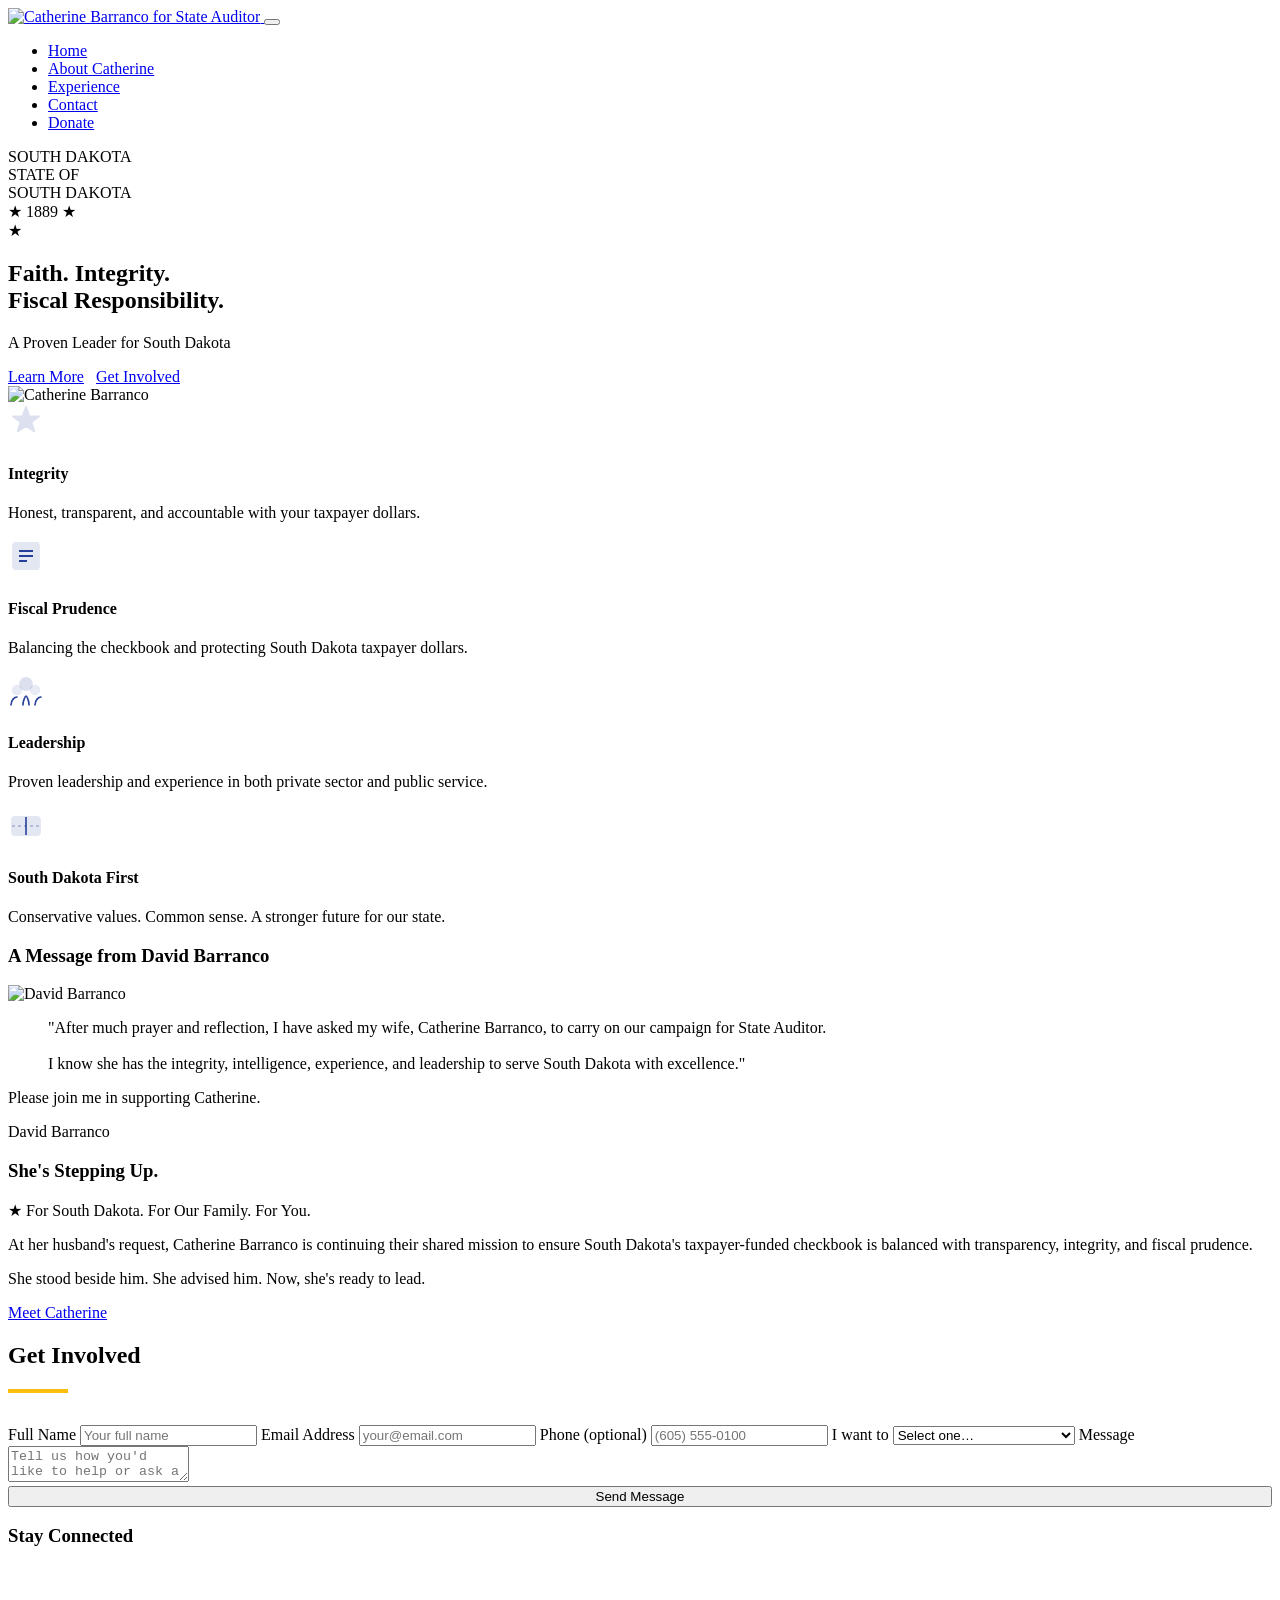
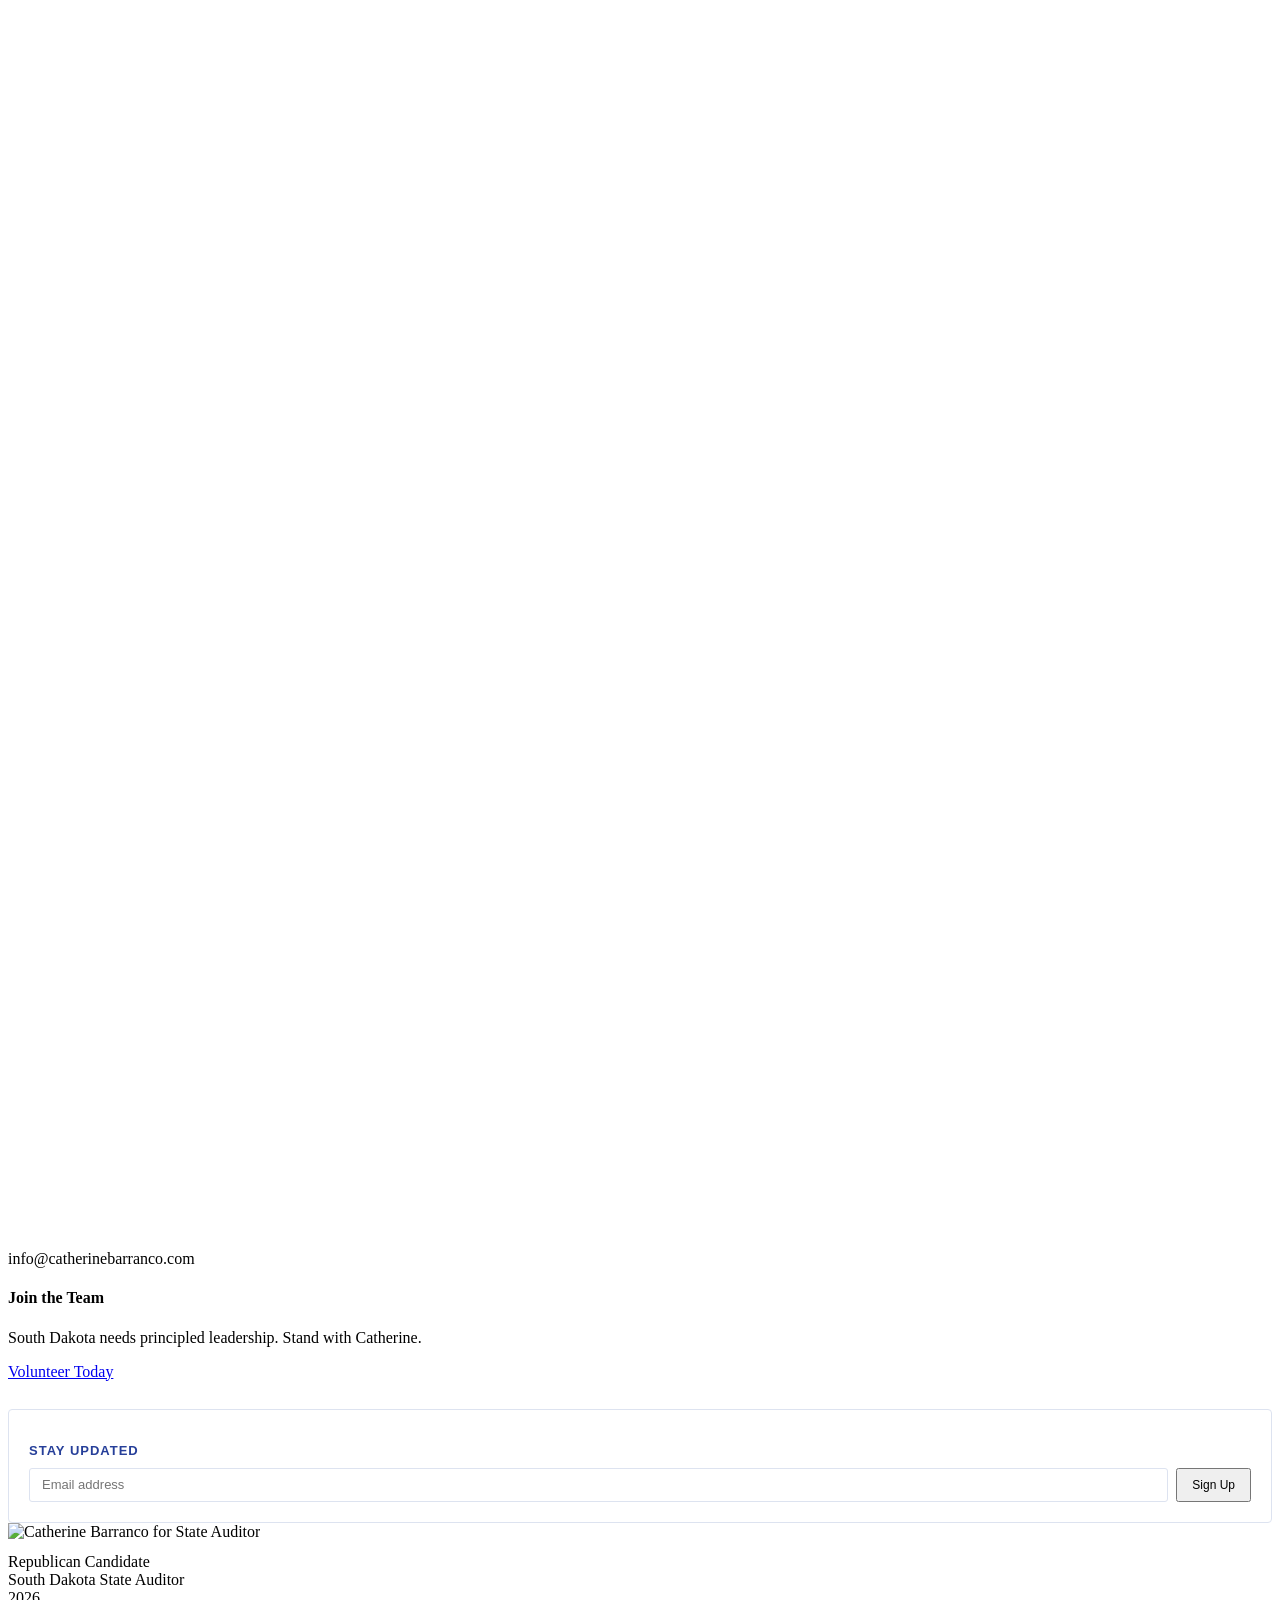
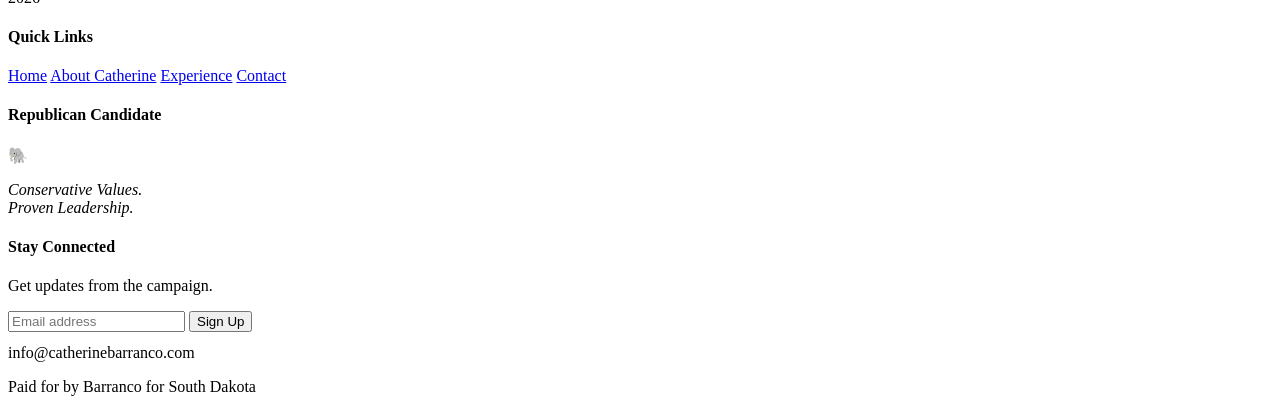
==== index.html @ 3a9e4e9b "Create index.html Original Index file for test site" ====
<!DOCTYPE html>
<html lang="en">
<head>
  <meta charset="UTF-8" />
  <meta name="viewport" content="width=device-width, initial-scale=1.0" />
  <meta name="description" content="Catherine Barranco for South Dakota State Auditor — Republican Candidate 2026. Transparency, Integrity, and Fiscal Prudence." />
  <title>Catherine Barranco | South Dakota State Auditor</title>
  <link rel="stylesheet" href="assets/styles.css" />
</head>
<body>

<!-- ═══════════════════════════════════════
     NAVIGATION
════════════════════════════════════════ -->
<nav id="navbar" role="navigation" aria-label="Main navigation">
  <div class="nav-inner">
    <a href="index.html" class="nav-logo" aria-label="Catherine Barranco home">
      <img src="assets/logo-blue.png" alt="Catherine Barranco for State Auditor" />
    </a>
    <button class="nav-toggle" aria-label="Toggle menu" aria-expanded="false" onclick="toggleNav(this)">
      <span></span><span></span><span></span>
    </button>
    <ul class="nav-links" id="nav-links" role="list">
      <li><a href="index.html">Home</a></li>
      <li><a href="about.html">About Catherine</a></li>
      <li><a href="about.html#experience">Experience</a></li>
      <li><a href="#contact">Contact</a></li>
      <li><a href="#contact" class="nav-donate">Donate</a></li>
    </ul>
  </div>
</nav>

<!-- ═══════════════════════════════════════
     HERO
════════════════════════════════════════ -->
<section id="hero" aria-label="Campaign hero">
  <div class="hero-flag" aria-hidden="true"></div>
  <div class="hero-sd-text" aria-hidden="true">SOUTH DAKOTA</div>

  <div class="hero-seal" aria-hidden="true">
    <div class="hero-seal-inner">
      <div class="hero-seal-text">STATE OF<br>SOUTH DAKOTA<br>★ 1889 ★</div>
    </div>
  </div>

  <div class="hero-content">
    <span class="hero-star" aria-hidden="true">★</span>
    <h1>Faith. Integrity.<br>Fiscal Responsibility.</h1>
    <p class="hero-sub">A Proven Leader for South Dakota</p>
    <a href="about.html" class="btn btn-gold">Learn More</a>
    &nbsp;
    <a href="#contact" class="btn btn-outline">Get Involved</a>
  </div>

  <div class="hero-photo" aria-hidden="true">
    <img src="assets/catherine-headshot.jpg" alt="Catherine Barranco" />
  </div>
</section>

<!-- ═══════════════════════════════════════
     ICON ROW
════════════════════════════════════════ -->
<section id="icon-row" aria-label="Campaign priorities">
  <div class="icon-grid">

    <div class="icon-cell">
      <svg width="36" height="36" viewBox="0 0 36 36" fill="none" aria-hidden="true">
        <path d="M18 3l3.5 9.5H31l-7.5 5.5 2.8 9.5L18 22l-8.3 5.5 2.8-9.5L5 12.5h9.5z" fill="#263F99" opacity="0.15" stroke="#263F99" stroke-width="1.8" stroke-linejoin="round"/>
      </svg>
      <div>
        <h4>Integrity</h4>
        <p>Honest, transparent, and accountable with your taxpayer dollars.</p>
      </div>
    </div>

    <div class="icon-cell">
      <svg width="36" height="36" viewBox="0 0 36 36" fill="none" aria-hidden="true">
        <rect x="5" y="5" width="26" height="26" rx="3" fill="#263F99" opacity="0.12" stroke="#263F99" stroke-width="1.8"/>
        <line x1="11" y1="13" x2="25" y2="13" stroke="#263F99" stroke-width="2"/>
        <line x1="11" y1="18" x2="25" y2="18" stroke="#263F99" stroke-width="2"/>
        <line x1="11" y1="23" x2="19" y2="23" stroke="#263F99" stroke-width="2"/>
      </svg>
      <div>
        <h4>Fiscal Prudence</h4>
        <p>Balancing the checkbook and protecting South Dakota taxpayer dollars.</p>
      </div>
    </div>

    <div class="icon-cell">
      <svg width="36" height="36" viewBox="0 0 36 36" fill="none" aria-hidden="true">
        <circle cx="18" cy="11" r="6" fill="#263F99" opacity="0.15" stroke="#263F99" stroke-width="1.8"/>
        <circle cx="9" cy="17" r="4.5" fill="#263F99" opacity="0.1" stroke="#263F99" stroke-width="1.4"/>
        <circle cx="27" cy="17" r="4.5" fill="#263F99" opacity="0.1" stroke="#263F99" stroke-width="1.4"/>
        <path d="M3 32c0-5 3.5-8 6-8m6 8c0-5 2.5-9 3-9s3 4 3 9m6 0c0-5 3.5-8 6-8" stroke="#263F99" stroke-width="1.6" stroke-linecap="round"/>
      </svg>
      <div>
        <h4>Leadership</h4>
        <p>Proven leadership and experience in both private sector and public service.</p>
      </div>
    </div>

    <div class="icon-cell">
      <svg width="36" height="36" viewBox="0 0 36 36" fill="none" aria-hidden="true">
        <rect x="4" y="10" width="28" height="18" rx="3" fill="#263F99" opacity="0.12" stroke="#263F99" stroke-width="1.8"/>
        <line x1="18" y1="10" x2="18" y2="28" stroke="#263F99" stroke-width="1.6"/>
        <path d="M4 19h28" stroke="#263F99" stroke-width="1" stroke-dasharray="3 3" opacity="0.5"/>
      </svg>
      <div>
        <h4>South Dakota First</h4>
        <p>Conservative values. Common sense. A stronger future for our state.</p>
      </div>
    </div>

  </div>
</section>

<!-- ═══════════════════════════════════════
     TWO PANEL — DAVID + STEPPING UP
════════════════════════════════════════ -->
<section id="two-panel" aria-label="Message from David and Catherine's commitment">

  <div class="panel panel-david">
    <h3>A Message from David Barranco</h3>
    <div class="panel-david-inner">
      <div class="david-photo">
        <img src="assets/david-photo.jpg" alt="David Barranco" />
      </div>
      <div>
        <blockquote>
          "After much prayer and reflection, I have asked my wife, Catherine Barranco, to carry on our campaign for State Auditor.<br><br>
          I know she has the integrity, intelligence, experience, and leadership to serve South Dakota with excellence."
        </blockquote>
        <p class="join">Please join me in supporting Catherine.</p>
        <div class="signature">David Barranco</div>
      </div>
    </div>
  </div>

  <div class="panel panel-stepping">
    <h3>She's Stepping Up.</h3>
    <div class="gold-tagline">
      <span aria-hidden="true">★</span>
      For South Dakota. For Our Family. For You.
    </div>
    <p>
      At her husband's request, Catherine Barranco is continuing their shared mission
      to ensure South Dakota's taxpayer-funded checkbook is balanced with transparency,
      integrity, and fiscal prudence.
    </p>
    <p class="italic-line">
      She stood beside him. She advised him. Now, she's ready to lead.
    </p>
    <a href="about.html" class="btn btn-navy">Meet Catherine</a>
  </div>

</section>

<!-- ═══════════════════════════════════════
     CONTACT
════════════════════════════════════════ -->
<section id="contact" aria-label="Contact and get involved">
  <div class="container">
    <h2>Get Involved</h2>
    <div class="section-rule" style="width:60px;height:4px;background:#FDBE0F;margin-bottom:32px;margin-top:8px;"></div>

    <div class="contact-grid">

      <div class="contact-form">
        <form action="https://formspree.io/f/YOUR_FORM_ID" method="POST">
          <label for="name">Full Name</label>
          <input type="text" id="name" name="name" placeholder="Your full name" required />

          <label for="email">Email Address</label>
          <input type="email" id="email" name="email" placeholder="your@email.com" required />

          <label for="phone">Phone (optional)</label>
          <input type="tel" id="phone" name="phone" placeholder="(605) 555-0100" />

          <label for="interest">I want to</label>
          <select id="interest" name="interest">
            <option value="">Select one…</option>
            <option value="volunteer">Volunteer for the campaign</option>
            <option value="donate">Make a donation</option>
            <option value="sign">Put up a yard sign</option>
            <option value="message">Send a message</option>
          </select>

          <label for="message">Message</label>
          <textarea id="message" name="message" placeholder="Tell us how you'd like to help or ask a question…"></textarea>

          <button type="submit" class="btn btn-navy" style="width:100%;text-align:center;">Send Message</button>
          <input type="hidden" name="_replyto" value="info@catherinebarranco.com" />
          <input type="hidden" name="_subject" value="New message — CatherineBarranco.com" />
        </form>
      </div>

      <div class="contact-info">
        <h3>Stay Connected</h3>

        <div class="contact-info-item">
          <div class="contact-icon">
            <svg viewBox="0 0 24 24" fill="none" stroke="#fff" stroke-width="2" stroke-linecap="round" stroke-linejoin="round">
              <path d="M4 4h16c1.1 0 2 .9 2 2v12c0 1.1-.9 2-2 2H4c-1.1 0-2-.9-2-2V6c0-1.1.9-2 2-2z"/><polyline points="22,6 12,13 2,6"/>
            </svg>
          </div>
          <p>info@catherinebarranco.com</p>
        </div>

        <div class="volunteer-cta">
          <h4>Join the Team</h4>
          <p>South Dakota needs principled leadership. Stand with Catherine.</p>
          <a href="#contact" class="btn btn-gold">Volunteer Today</a>
        </div>

        <div style="margin-top:28px;padding:20px;background:#fff;border:1px solid #dde3f0;border-radius:4px;">
          <p style="font-family:'Oswald',sans-serif;font-size:13px;font-weight:600;letter-spacing:1px;color:#263F99;margin-bottom:10px;">STAY UPDATED</p>
          <form action="https://formspree.io/f/YOUR_FORM_ID" method="POST" style="display:flex;gap:8px;">
            <input type="email" name="email" placeholder="Email address" style="flex:1;padding:8px 12px;border:1px solid #dde3f0;border-radius:3px;font-size:13px;" required />
            <button type="submit" class="btn btn-navy" style="font-size:12px;padding:8px 14px;">Sign Up</button>
          </form>
        </div>
      </div>

    </div>
  </div>
</section>

<!-- ═══════════════════════════════════════
     FOOTER
════════════════════════════════════════ -->
<footer id="footer-bar">
  <div class="container">
    <div class="footer-grid">

      <div class="footer-col">
        <div class="footer-logo">
          <img src="assets/logo-white.png" alt="Catherine Barranco for State Auditor" />
        </div>
        <p style="margin-top:12px;">Republican Candidate<br>South Dakota State Auditor<br>2026</p>
      </div>

      <div class="footer-col">
        <h4>Quick Links</h4>
        <a href="index.html">Home</a>
        <a href="about.html">About Catherine</a>
        <a href="about.html#experience">Experience</a>
        <a href="#contact">Contact</a>
      </div>

      <div class="footer-col">
        <h4>Republican Candidate</h4>
        <span class="elephant-icon" aria-hidden="true">🐘</span>
        <p style="font-style:italic;">Conservative Values.<br>Proven Leadership.</p>
      </div>

      <div class="footer-col">
        <h4>Stay Connected</h4>
        <p>Get updates from the campaign.</p>
        <form action="https://formspree.io/f/YOUR_FORM_ID" method="POST">
          <div class="footer-email-form">
            <input type="email" name="email" placeholder="Email address" required />
            <button type="submit">Sign Up</button>
          </div>
        </form>
        <p style="margin-top:12px;">info@catherinebarranco.com</p>
      </div>

    </div>
  </div>
  <div class="footer-bottom">
    Paid for by Barranco for South Dakota
  </div>
</footer>

<script>
function toggleNav(btn) {
  const links = document.getElementById('nav-links');
  const open = links.classList.toggle('open');
  btn.setAttribute('aria-expanded', open);
}
</script>

</body>
</html>
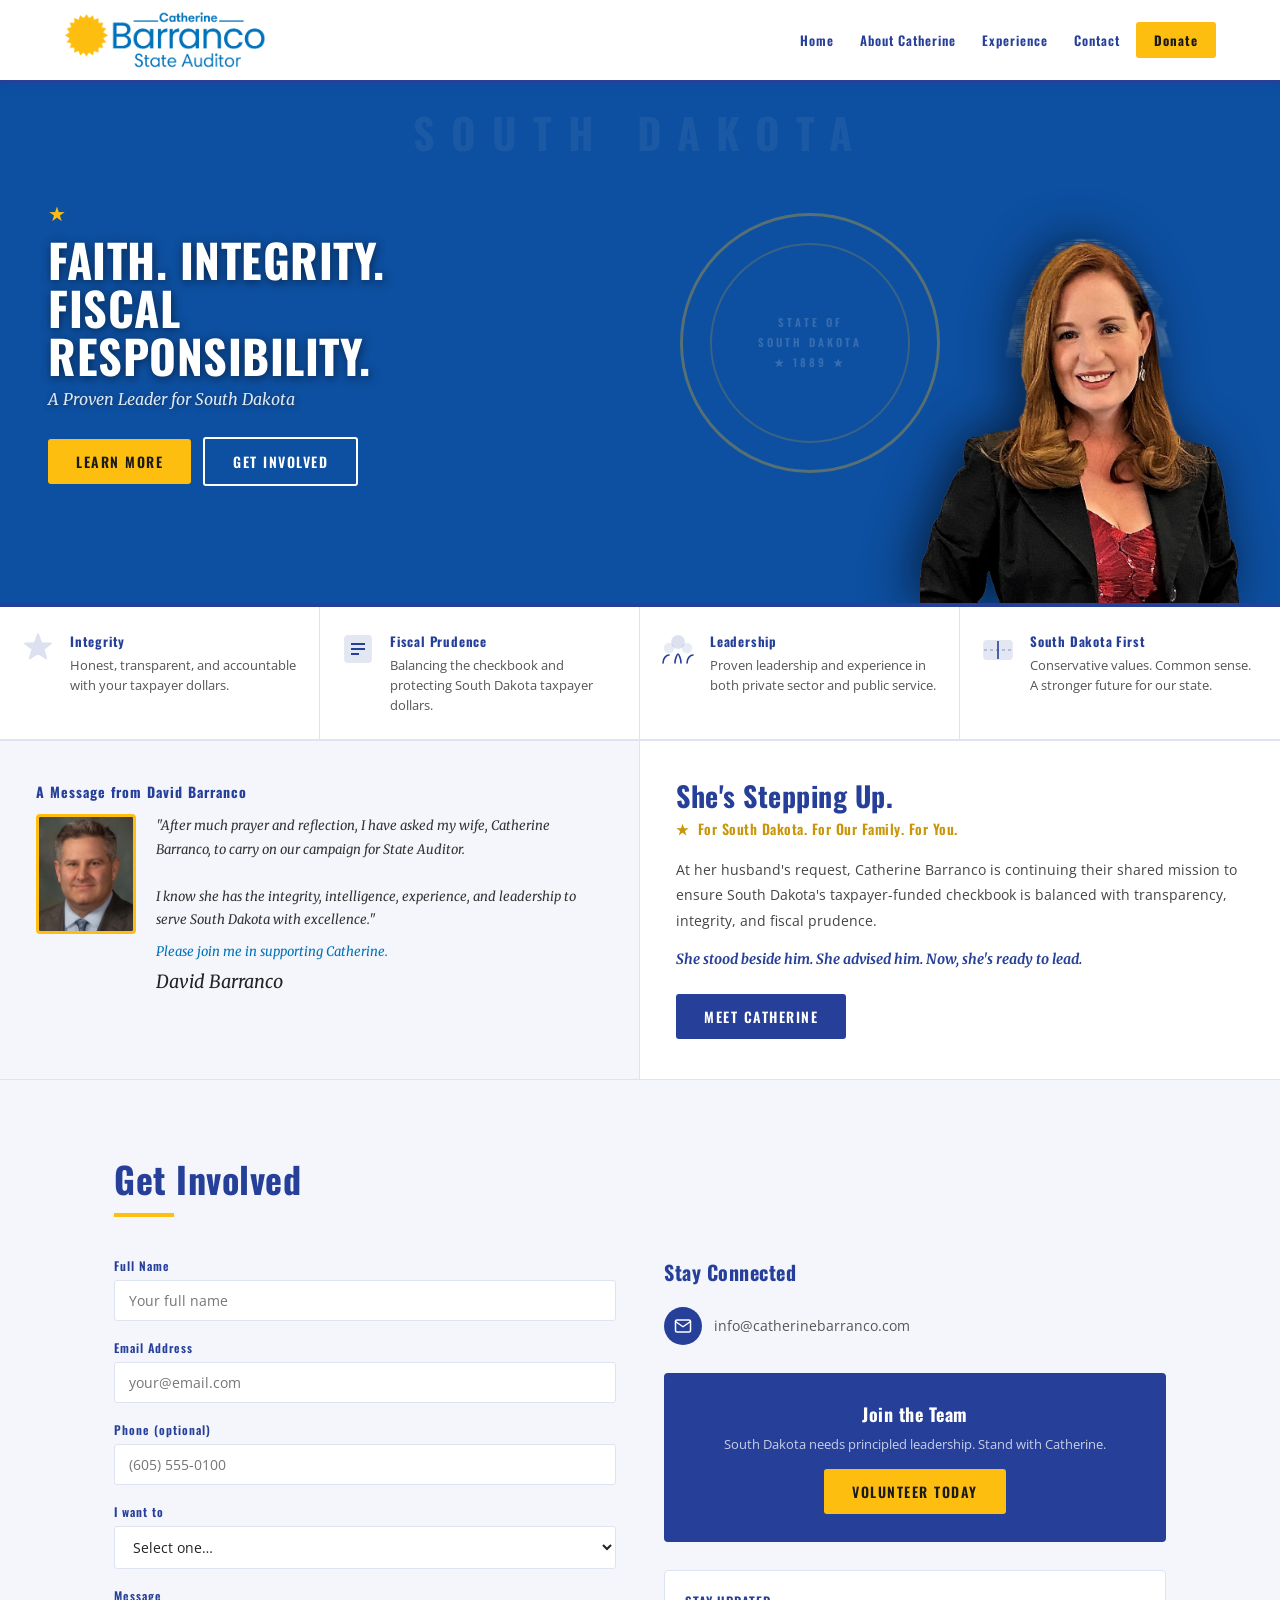
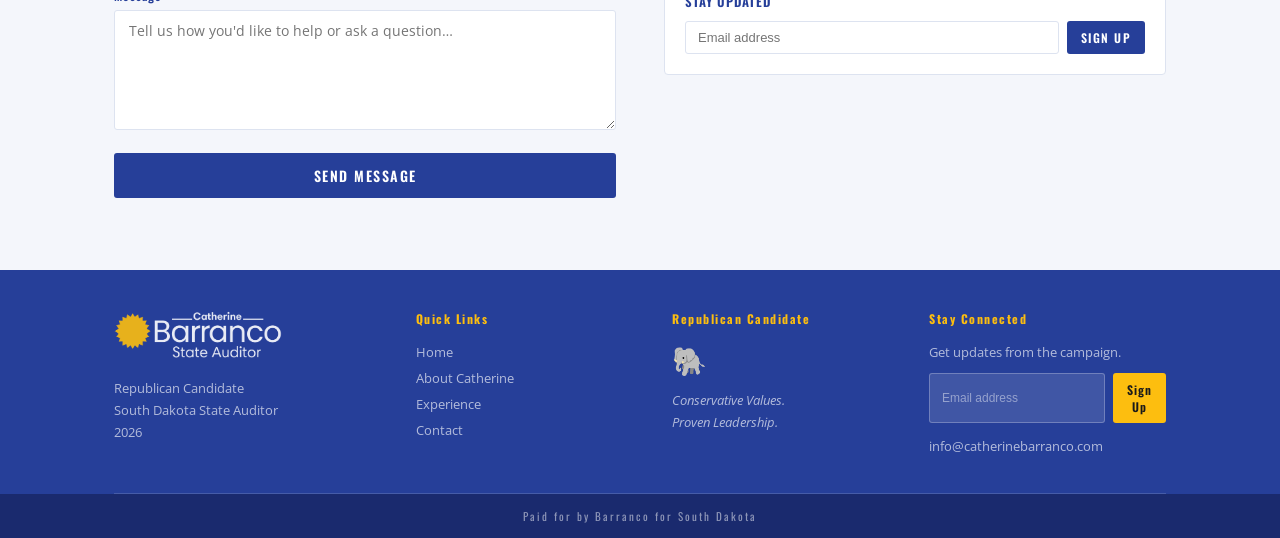
==== commit 1cb6e4a7: "Update index.html updated index file" ====
--- a/index.html
+++ b/index.html
@@ -53,7 +53,7 @@
   </div>
 
   <div class="hero-photo" aria-hidden="true">
-    <img src="assets/catherine-headshot.jpg" alt="Catherine Barranco" />
+    <img src="assets/catherine-headshot.png" alt="Catherine Barranco" />
   </div>
 </section>
 
--- a/assets/styles.css
+++ b/assets/styles.css
@@ -0,0 +1,725 @@
+/* =============================================
+   BARRANCO FOR SOUTH DAKOTA — CAMPAIGN SITE
+   Colors: #263F99 (navy) | #0072BB (blue) | #FDBE0F (gold)
+   ============================================= */
+
+@import url('https://fonts.googleapis.com/css2?family=Oswald:wght@400;600;700&family=Merriweather:ital,wght@0,400;0,700;1,400&family=Open+Sans:wght@400;600;700&display=swap');
+
+*, *::before, *::after { box-sizing: border-box; margin: 0; padding: 0; }
+
+:root {
+  --navy:  #263F99;
+  --blue:  #0072BB;
+  --gold:  #FDBE0F;
+  --gold-dark: #c9960a;
+  --white: #ffffff;
+  --light: #f4f6fb;
+  --dark:  #1a1a2e;
+  --gray:  #555;
+  --border: #dde3f0;
+}
+
+html { scroll-behavior: smooth; }
+
+body {
+  font-family: 'Open Sans', sans-serif;
+  font-size: 16px;
+  color: #222;
+  background: #fff;
+}
+
+h1, h2, h3, h4, h5 {
+  font-family: 'Oswald', sans-serif;
+  font-weight: 700;
+  letter-spacing: 0.5px;
+}
+
+/* ── UTILITY ─────────────────────────────── */
+.container { max-width: 1100px; margin: 0 auto; padding: 0 24px; }
+.sr-only { position: absolute; width: 1px; height: 1px; overflow: hidden; clip: rect(0,0,0,0); }
+.gold { color: var(--gold-dark); }
+.navy { color: var(--navy); }
+.text-center { text-align: center; }
+
+/* ── NAV ─────────────────────────────────── */
+#navbar {
+  position: sticky;
+  top: 0;
+  z-index: 1000;
+  background: #fff;
+  border-bottom: 3px solid var(--navy);
+  box-shadow: 0 2px 12px rgba(38,63,153,0.10);
+}
+
+.nav-inner {
+  display: flex;
+  align-items: center;
+  justify-content: space-between;
+  padding: 10px 24px;
+  max-width: 1200px;
+  margin: 0 auto;
+}
+
+.nav-logo img { height: 60px; width: auto; display: block; }
+
+.nav-links {
+  display: flex;
+  align-items: center;
+  gap: 6px;
+  list-style: none;
+}
+
+.nav-links a {
+  font-family: 'Oswald', sans-serif;
+  font-size: 13px;
+  font-weight: 600;
+  letter-spacing: 1px;
+  color: var(--navy);
+  text-decoration: none;
+  padding: 6px 10px;
+  border-bottom: 2px solid transparent;
+  transition: border-color 0.2s, color 0.2s;
+}
+
+.nav-links a:hover { color: var(--blue); border-bottom-color: var(--gold); }
+
+.nav-donate {
+  background: var(--gold) !important;
+  color: #1a1a1a !important;
+  padding: 8px 18px !important;
+  border-radius: 3px;
+  border-bottom: none !important;
+  font-weight: 700 !important;
+  transition: background 0.2s !important;
+}
+.nav-donate:hover { background: var(--gold-dark) !important; }
+
+.nav-toggle { display: none; background: none; border: none; cursor: pointer; padding: 4px; }
+.nav-toggle span { display: block; width: 24px; height: 2px; background: var(--navy); margin: 5px 0; transition: 0.3s; }
+
+/* ── HERO ─────────────────────────────────── */
+#hero {
+  position: relative;
+  min-height: 520px;
+  overflow: hidden;
+  display: flex;
+  align-items: center;
+  background: #0d4fa0;
+}
+
+.hero-flag {
+  position: absolute;
+  inset: 0;
+  background-image: url('sd-flag.png');
+  background-size: cover;
+  background-position: center 30%;
+  background-repeat: no-repeat;
+  filter: brightness(0.75) saturate(0.9);
+}
+
+.hero-seal {
+  position: absolute;
+  right: 340px;
+  top: 50%;
+  transform: translateY(-50%);
+  width: 260px;
+  height: 260px;
+  border-radius: 50%;
+  border: 3px solid rgba(253,190,15,0.30);
+  display: flex;
+  align-items: center;
+  justify-content: center;
+}
+
+.hero-seal-inner {
+  width: 200px;
+  height: 200px;
+  border-radius: 50%;
+  border: 2px solid rgba(253,190,15,0.18);
+  display: flex;
+  align-items: center;
+  justify-content: center;
+  flex-direction: column;
+  gap: 4px;
+}
+
+.hero-seal-text {
+  font-family: 'Oswald', sans-serif;
+  font-size: 11px;
+  font-weight: 600;
+  letter-spacing: 3px;
+  color: rgba(255,255,255,0.18);
+  text-align: center;
+  line-height: 1.8;
+}
+
+.hero-sd-text {
+  position: absolute;
+  top: 18px;
+  left: 50%;
+  transform: translateX(-50%);
+  font-family: 'Oswald', sans-serif;
+  font-size: 42px;
+  font-weight: 700;
+  letter-spacing: 16px;
+  color: rgba(255,255,255,0.06);
+  white-space: nowrap;
+  pointer-events: none;
+}
+
+.hero-photo {
+  position: absolute;
+  right: 40px;
+  bottom: 0;
+  height: 105%;
+  max-height: 550px;
+  width: 320px;
+  display: flex;
+  align-items: flex-end;
+  justify-content: center;
+}
+
+.hero-photo img {
+  width: 100%;
+  height: 100%;
+  object-fit: contain;
+  object-position: bottom center;
+  display: block;
+  filter: drop-shadow(-8px 0 24px rgba(0,0,0,0.6));
+}
+
+.hero-content {
+  position: relative;
+  z-index: 2;
+  color: #fff;
+  max-width: 500px;
+  padding: 48px 24px 48px 48px;
+  animation: fadeUp 0.8s ease both;
+}
+
+@keyframes fadeUp {
+  from { opacity: 0; transform: translateY(24px); }
+  to   { opacity: 1; transform: translateY(0); }
+}
+
+.hero-content h1 {
+  font-size: clamp(28px, 4vw, 46px);
+  line-height: 1.05;
+  text-transform: uppercase;
+  text-shadow: 1px 2px 10px rgba(0,0,0,0.5);
+  margin-bottom: 10px;
+}
+
+.hero-star { color: var(--gold); font-size: 20px; margin-bottom: 8px; display: block; }
+
+.hero-sub {
+  font-family: 'Merriweather', serif;
+  font-style: italic;
+  font-size: 16px;
+  color: rgba(255,255,255,0.88);
+  margin-bottom: 28px;
+  text-shadow: 1px 1px 6px rgba(0,0,0,0.4);
+}
+
+.btn {
+  display: inline-block;
+  font-family: 'Oswald', sans-serif;
+  font-weight: 600;
+  letter-spacing: 1.5px;
+  text-transform: uppercase;
+  text-decoration: none;
+  padding: 12px 28px;
+  border-radius: 3px;
+  font-size: 14px;
+  transition: all 0.2s;
+  cursor: pointer;
+  border: none;
+}
+
+.btn-gold { background: var(--gold); color: #1a1a1a; }
+.btn-gold:hover { background: var(--gold-dark); }
+.btn-navy { background: var(--navy); color: #fff; }
+.btn-navy:hover { background: #1a2f80; }
+.btn-outline { background: transparent; color: #fff; border: 2px solid #fff; }
+.btn-outline:hover { background: rgba(255,255,255,0.12); }
+
+/* ── ICON ROW ────────────────────────────── */
+#icon-row {
+  background: #fff;
+  border-top: 4px solid var(--navy);
+  border-bottom: 1px solid var(--border);
+}
+
+.icon-grid {
+  display: grid;
+  grid-template-columns: repeat(4, 1fr);
+  divide: 1px solid var(--border);
+}
+
+.icon-cell {
+  display: flex;
+  align-items: flex-start;
+  gap: 14px;
+  padding: 24px 20px;
+  border-right: 1px solid var(--border);
+  transition: background 0.2s;
+}
+
+.icon-cell:last-child { border-right: none; }
+.icon-cell:hover { background: var(--light); }
+
+.icon-cell svg { flex-shrink: 0; }
+
+.icon-cell h4 {
+  font-size: 13px;
+  letter-spacing: 0.8px;
+  color: var(--navy);
+  margin-bottom: 4px;
+}
+
+.icon-cell p {
+  font-size: 13px;
+  color: var(--gray);
+  line-height: 1.55;
+}
+
+/* ── TWO PANEL ───────────────────────────── */
+#two-panel {
+  display: grid;
+  grid-template-columns: 1fr 1fr;
+  border-top: 1px solid var(--border);
+}
+
+.panel {
+  padding: 40px 36px;
+}
+
+.panel-david {
+  background: var(--light);
+  border-right: 1px solid var(--border);
+}
+
+.panel-david-inner {
+  display: flex;
+  gap: 20px;
+  align-items: flex-start;
+}
+
+.david-photo {
+  width: 100px;
+  height: 120px;
+  border-radius: 4px;
+  overflow: hidden;
+  flex-shrink: 0;
+  border: 3px solid var(--gold);
+}
+
+.david-photo img {
+  width: 100%;
+  height: 100%;
+  object-fit: cover;
+  object-position: center top;
+}
+
+.panel-david h3 {
+  font-size: 14px;
+  color: var(--navy);
+  letter-spacing: 1px;
+  margin-bottom: 12px;
+}
+
+.panel-david blockquote {
+  font-family: 'Merriweather', serif;
+  font-style: italic;
+  font-size: 13px;
+  line-height: 1.8;
+  color: #333;
+  margin-bottom: 12px;
+}
+
+.panel-david .join {
+  font-family: 'Merriweather', serif;
+  font-style: italic;
+  font-size: 13px;
+  color: var(--blue);
+  margin-bottom: 10px;
+}
+
+.signature {
+  font-family: 'Merriweather', serif;
+  font-style: italic;
+  font-size: 18px;
+  color: #222;
+}
+
+.panel-stepping h3 {
+  font-family: 'Oswald', sans-serif;
+  font-size: 28px;
+  font-weight: 700;
+  color: var(--navy);
+  line-height: 1.1;
+  margin-bottom: 6px;
+}
+
+.gold-tagline {
+  font-family: 'Oswald', sans-serif;
+  font-size: 14px;
+  font-weight: 600;
+  color: var(--gold-dark);
+  letter-spacing: 0.5px;
+  margin-bottom: 18px;
+  display: flex;
+  align-items: center;
+  gap: 8px;
+}
+
+.panel-stepping p {
+  font-size: 14px;
+  line-height: 1.8;
+  color: #444;
+  margin-bottom: 14px;
+}
+
+.panel-stepping .italic-line {
+  font-family: 'Merriweather', serif;
+  font-style: italic;
+  font-size: 14px;
+  font-weight: 700;
+  color: var(--navy);
+  margin-bottom: 22px;
+}
+
+/* ── ABOUT SECTION ───────────────────────── */
+#about {
+  background: #fff;
+  padding: 72px 0;
+  border-top: 1px solid var(--border);
+}
+
+.about-grid {
+  display: grid;
+  grid-template-columns: 1fr 380px;
+  gap: 56px;
+  align-items: start;
+}
+
+.about-text h2 {
+  font-size: 36px;
+  color: var(--navy);
+  margin-bottom: 6px;
+}
+
+.about-text .section-rule {
+  width: 60px;
+  height: 4px;
+  background: var(--gold);
+  margin-bottom: 24px;
+}
+
+.about-text p {
+  font-family: 'Merriweather', serif;
+  font-size: 14px;
+  line-height: 1.9;
+  color: #333;
+  margin-bottom: 16px;
+}
+
+.about-quote {
+  background: var(--navy);
+  color: #fff;
+  padding: 24px 28px;
+  border-radius: 4px;
+  margin: 28px 0;
+  position: relative;
+}
+
+.about-quote::before {
+  content: '\201C';
+  font-family: 'Merriweather', serif;
+  font-size: 72px;
+  color: var(--gold);
+  position: absolute;
+  top: -10px;
+  left: 16px;
+  line-height: 1;
+}
+
+.about-quote p {
+  font-family: 'Merriweather', serif;
+  font-style: italic;
+  font-size: 15px;
+  line-height: 1.75;
+  color: rgba(255,255,255,0.92);
+  padding-left: 20px;
+  margin: 0;
+}
+
+.about-quote cite {
+  display: block;
+  font-family: 'Open Sans', sans-serif;
+  font-style: normal;
+  font-size: 12px;
+  font-weight: 600;
+  letter-spacing: 1px;
+  color: var(--gold);
+  margin-top: 12px;
+  padding-left: 20px;
+}
+
+.credentials-card {
+  background: var(--light);
+  border: 1px solid var(--border);
+  border-top: 4px solid var(--navy);
+  border-radius: 4px;
+  padding: 28px 24px;
+}
+
+.credentials-card h3 {
+  font-size: 14px;
+  letter-spacing: 1.5px;
+  color: var(--navy);
+  margin-bottom: 20px;
+}
+
+.cred-item {
+  display: flex;
+  gap: 12px;
+  align-items: flex-start;
+  padding: 14px 0;
+  border-bottom: 1px solid var(--border);
+}
+
+.cred-item:last-child { border-bottom: none; }
+
+.cred-dot {
+  width: 8px;
+  height: 8px;
+  border-radius: 50%;
+  background: var(--gold);
+  flex-shrink: 0;
+  margin-top: 5px;
+}
+
+.cred-item h4 {
+  font-size: 13px;
+  color: var(--navy);
+  margin-bottom: 2px;
+}
+
+.cred-item p {
+  font-size: 12px;
+  color: var(--gray);
+  line-height: 1.5;
+}
+
+/* ── CONTACT ─────────────────────────────── */
+#contact {
+  background: var(--light);
+  padding: 72px 0;
+  border-top: 1px solid var(--border);
+}
+
+#contact h2 {
+  font-size: 36px;
+  color: var(--navy);
+  margin-bottom: 6px;
+}
+
+.contact-grid {
+  display: grid;
+  grid-template-columns: 1fr 1fr;
+  gap: 48px;
+  margin-top: 40px;
+}
+
+.contact-form label {
+  display: block;
+  font-family: 'Oswald', sans-serif;
+  font-size: 12px;
+  font-weight: 600;
+  letter-spacing: 1px;
+  color: var(--navy);
+  margin-bottom: 6px;
+}
+
+.contact-form input,
+.contact-form select,
+.contact-form textarea {
+  width: 100%;
+  border: 1px solid var(--border);
+  border-radius: 3px;
+  padding: 10px 14px;
+  font-family: 'Open Sans', sans-serif;
+  font-size: 14px;
+  color: #222;
+  background: #fff;
+  margin-bottom: 18px;
+  transition: border-color 0.2s;
+}
+
+.contact-form input:focus,
+.contact-form textarea:focus {
+  outline: none;
+  border-color: var(--blue);
+}
+
+.contact-form textarea { height: 120px; resize: vertical; }
+
+.contact-info h3 {
+  font-size: 20px;
+  color: var(--navy);
+  margin-bottom: 20px;
+}
+
+.contact-info-item {
+  display: flex;
+  gap: 12px;
+  align-items: flex-start;
+  margin-bottom: 18px;
+}
+
+.contact-icon {
+  width: 38px;
+  height: 38px;
+  background: var(--navy);
+  border-radius: 50%;
+  display: flex;
+  align-items: center;
+  justify-content: center;
+  flex-shrink: 0;
+}
+
+.contact-icon svg { width: 18px; height: 18px; }
+
+.contact-info-item p {
+  font-size: 14px;
+  color: var(--gray);
+  line-height: 1.6;
+  padding-top: 8px;
+}
+
+.volunteer-cta {
+  background: var(--navy);
+  color: #fff;
+  border-radius: 4px;
+  padding: 28px 24px;
+  margin-top: 28px;
+  text-align: center;
+}
+
+.volunteer-cta h4 {
+  font-size: 18px;
+  margin-bottom: 8px;
+}
+
+.volunteer-cta p {
+  font-size: 13px;
+  color: rgba(255,255,255,0.75);
+  margin-bottom: 16px;
+}
+
+/* ── FOOTER ──────────────────────────────── */
+#footer-bar {
+  background: var(--navy);
+  color: #fff;
+  padding: 40px 0 0;
+}
+
+.footer-grid {
+  display: grid;
+  grid-template-columns: 1.2fr 1fr 1fr 1fr;
+  gap: 32px;
+  padding-bottom: 32px;
+  border-bottom: 1px solid rgba(255,255,255,0.15);
+}
+
+.footer-col h4 {
+  font-size: 12px;
+  letter-spacing: 1.5px;
+  color: var(--gold);
+  margin-bottom: 14px;
+}
+
+.footer-col p, .footer-col a {
+  font-size: 13px;
+  color: rgba(255,255,255,0.65);
+  line-height: 1.7;
+  text-decoration: none;
+  display: block;
+  margin-bottom: 4px;
+}
+
+.footer-col a:hover { color: #fff; }
+
+.footer-logo img { height: 50px; width: auto; opacity: 0.9; }
+
+.footer-email-form {
+  display: flex;
+  gap: 8px;
+  margin-top: 10px;
+}
+
+.footer-email-form input {
+  flex: 1;
+  background: rgba(255,255,255,0.12);
+  border: 1px solid rgba(255,255,255,0.25);
+  border-radius: 3px;
+  padding: 8px 12px;
+  font-size: 12px;
+  color: #fff;
+}
+
+.footer-email-form input::placeholder { color: rgba(255,255,255,0.45); }
+
+.footer-email-form button {
+  background: var(--gold);
+  color: #1a1a1a;
+  border: none;
+  border-radius: 3px;
+  padding: 8px 14px;
+  font-family: 'Oswald', sans-serif;
+  font-size: 12px;
+  font-weight: 600;
+  letter-spacing: 1px;
+  cursor: pointer;
+}
+
+.footer-bottom {
+  background: #1a2a6e;
+  text-align: center;
+  padding: 14px;
+  font-family: 'Oswald', sans-serif;
+  font-size: 11px;
+  letter-spacing: 2px;
+  color: rgba(255,255,255,0.5);
+}
+
+.elephant-icon { font-size: 28px; margin-bottom: 10px; display: block; }
+
+/* ── RESPONSIVE ──────────────────────────── */
+@media (max-width: 900px) {
+  .icon-grid { grid-template-columns: 1fr 1fr; }
+  .icon-cell:nth-child(2) { border-right: none; }
+  .icon-cell:nth-child(3) { border-right: 1px solid var(--border); }
+  #two-panel { grid-template-columns: 1fr; }
+  .panel-david { border-right: none; border-bottom: 1px solid var(--border); }
+  .about-grid { grid-template-columns: 1fr; }
+  .contact-grid { grid-template-columns: 1fr; }
+  .footer-grid { grid-template-columns: 1fr 1fr; }
+  .hero-photo { width: 200px; right: 0; }
+  .hero-seal { display: none; }
+}
+
+@media (max-width: 640px) {
+  .nav-links { display: none; flex-direction: column; position: absolute; top: 100%; left: 0; right: 0; background: #fff; border-bottom: 3px solid var(--navy); padding: 12px 0; }
+  .nav-links.open { display: flex; }
+  .nav-links li { width: 100%; }
+  .nav-links a { display: block; padding: 10px 24px; border-bottom: none; }
+  .nav-toggle { display: block; }
+  #navbar { position: relative; }
+  .icon-grid { grid-template-columns: 1fr; }
+  .icon-cell { border-right: none; border-bottom: 1px solid var(--border); }
+  .footer-grid { grid-template-columns: 1fr; }
+  .hero-photo { display: none; }
+  .hero-content { padding: 36px 20px; }
+}
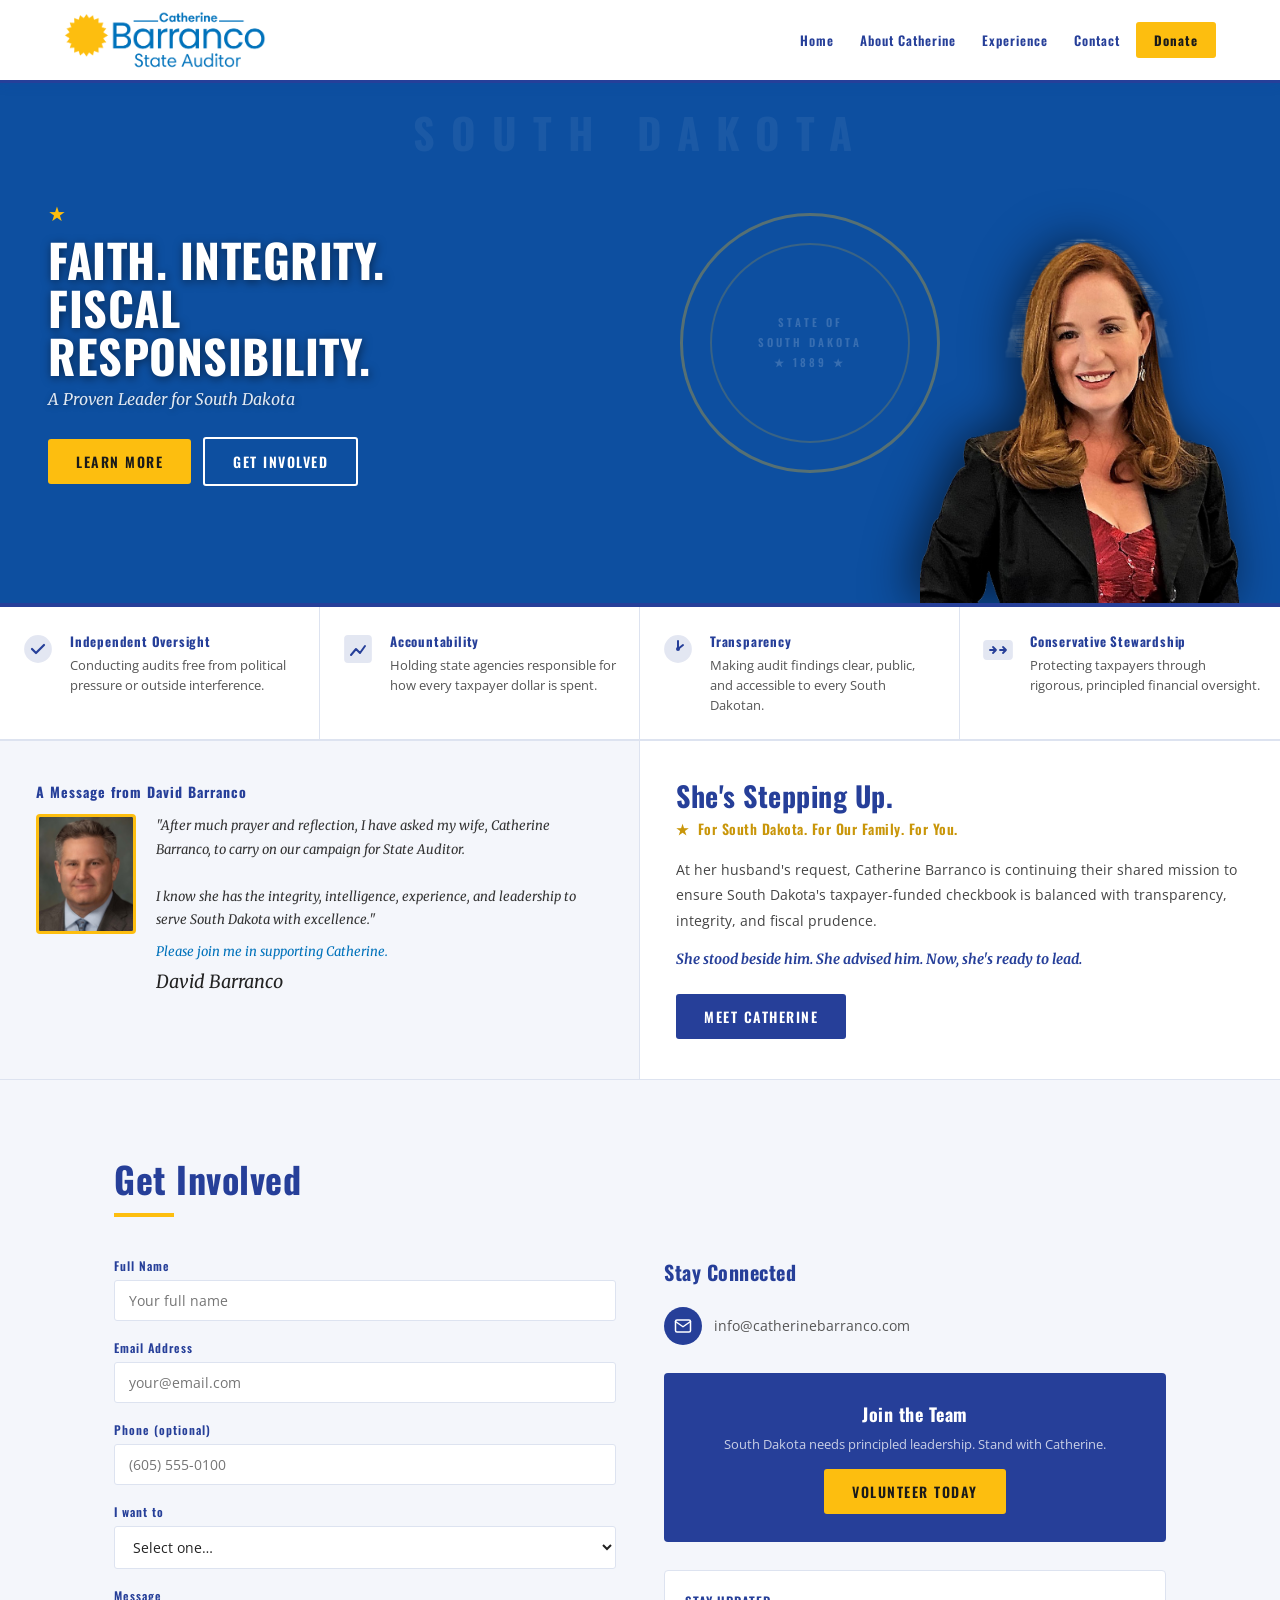
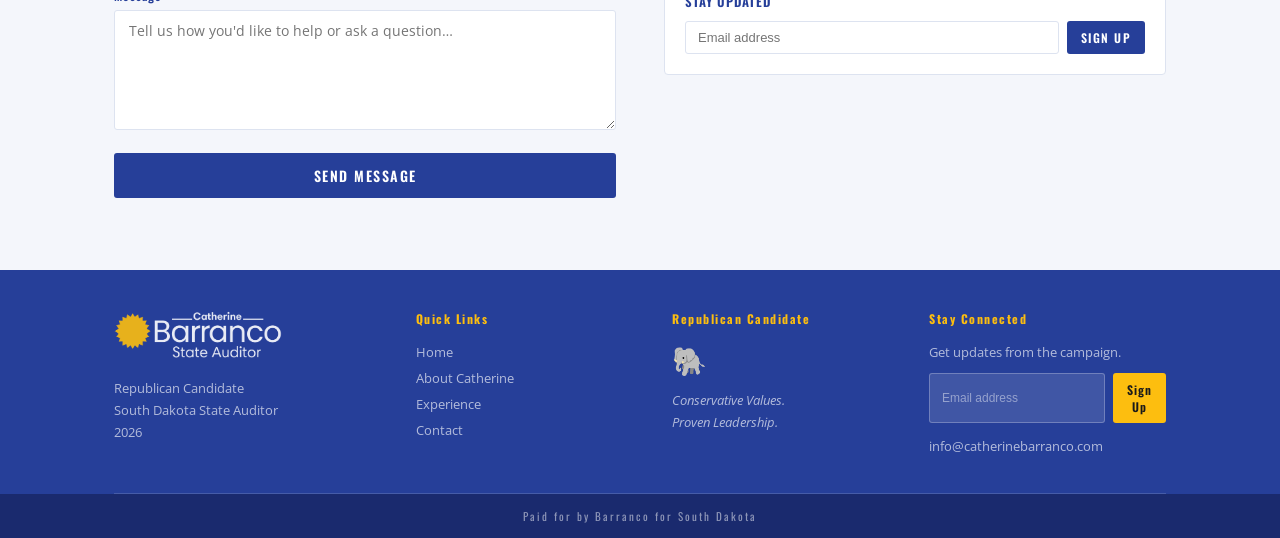
==== commit 0d985b43: "Update index.html new index file" ====
--- a/index.html
+++ b/index.html
@@ -65,49 +65,48 @@
 
     <div class="icon-cell">
       <svg width="36" height="36" viewBox="0 0 36 36" fill="none" aria-hidden="true">
-        <path d="M18 3l3.5 9.5H31l-7.5 5.5 2.8 9.5L18 22l-8.3 5.5 2.8-9.5L5 12.5h9.5z" fill="#263F99" opacity="0.15" stroke="#263F99" stroke-width="1.8" stroke-linejoin="round"/>
-      </svg>
-      <div>
-        <h4>Integrity</h4>
-        <p>Honest, transparent, and accountable with your taxpayer dollars.</p>
+        <circle cx="18" cy="18" r="13" fill="#263F99" opacity="0.12" stroke="#263F99" stroke-width="1.8"/>
+        <path d="M12 18l4 4 8-8" stroke="#263F99" stroke-width="2.2" stroke-linecap="round" stroke-linejoin="round"/>
+      </svg>
+      <div>
+        <h4>Independent Oversight</h4>
+        <p>Conducting audits free from political pressure or outside interference.</p>
       </div>
     </div>
 
     <div class="icon-cell">
       <svg width="36" height="36" viewBox="0 0 36 36" fill="none" aria-hidden="true">
         <rect x="5" y="5" width="26" height="26" rx="3" fill="#263F99" opacity="0.12" stroke="#263F99" stroke-width="1.8"/>
-        <line x1="11" y1="13" x2="25" y2="13" stroke="#263F99" stroke-width="2"/>
-        <line x1="11" y1="18" x2="25" y2="18" stroke="#263F99" stroke-width="2"/>
-        <line x1="11" y1="23" x2="19" y2="23" stroke="#263F99" stroke-width="2"/>
-      </svg>
-      <div>
-        <h4>Fiscal Prudence</h4>
-        <p>Balancing the checkbook and protecting South Dakota taxpayer dollars.</p>
-      </div>
-    </div>
-
-    <div class="icon-cell">
-      <svg width="36" height="36" viewBox="0 0 36 36" fill="none" aria-hidden="true">
-        <circle cx="18" cy="11" r="6" fill="#263F99" opacity="0.15" stroke="#263F99" stroke-width="1.8"/>
-        <circle cx="9" cy="17" r="4.5" fill="#263F99" opacity="0.1" stroke="#263F99" stroke-width="1.4"/>
-        <circle cx="27" cy="17" r="4.5" fill="#263F99" opacity="0.1" stroke="#263F99" stroke-width="1.4"/>
-        <path d="M3 32c0-5 3.5-8 6-8m6 8c0-5 2.5-9 3-9s3 4 3 9m6 0c0-5 3.5-8 6-8" stroke="#263F99" stroke-width="1.6" stroke-linecap="round"/>
-      </svg>
-      <div>
-        <h4>Leadership</h4>
-        <p>Proven leadership and experience in both private sector and public service.</p>
+        <path d="M11 24l5-6 4 4 5-7" stroke="#263F99" stroke-width="2" stroke-linecap="round" stroke-linejoin="round"/>
+      </svg>
+      <div>
+        <h4>Accountability</h4>
+        <p>Holding state agencies responsible for how every taxpayer dollar is spent.</p>
+      </div>
+    </div>
+
+    <div class="icon-cell">
+      <svg width="36" height="36" viewBox="0 0 36 36" fill="none" aria-hidden="true">
+        <circle cx="18" cy="18" r="13" fill="#263F99" opacity="0.12" stroke="#263F99" stroke-width="1.8"/>
+        <line x1="18" y1="10" x2="18" y2="18" stroke="#263F99" stroke-width="2" stroke-linecap="round"/>
+        <circle cx="18" cy="18" r="2" fill="#263F99"/>
+        <line x1="18" y1="18" x2="23" y2="14" stroke="#263F99" stroke-width="2" stroke-linecap="round"/>
+      </svg>
+      <div>
+        <h4>Transparency</h4>
+        <p>Making audit findings clear, public, and accessible to every South Dakotan.</p>
       </div>
     </div>
 
     <div class="icon-cell">
       <svg width="36" height="36" viewBox="0 0 36 36" fill="none" aria-hidden="true">
         <rect x="4" y="10" width="28" height="18" rx="3" fill="#263F99" opacity="0.12" stroke="#263F99" stroke-width="1.8"/>
-        <line x1="18" y1="10" x2="18" y2="28" stroke="#263F99" stroke-width="1.6"/>
-        <path d="M4 19h28" stroke="#263F99" stroke-width="1" stroke-dasharray="3 3" opacity="0.5"/>
-      </svg>
-      <div>
-        <h4>South Dakota First</h4>
-        <p>Conservative values. Common sense. A stronger future for our state.</p>
+        <path d="M10 19h6m0 0l-3-3m3 3l-3 3" stroke="#263F99" stroke-width="1.8" stroke-linecap="round" stroke-linejoin="round"/>
+        <path d="M20 19h6m0 0l-3-3m3 3l-3 3" stroke="#263F99" stroke-width="1.8" stroke-linecap="round" stroke-linejoin="round"/>
+      </svg>
+      <div>
+        <h4>Conservative Stewardship</h4>
+        <p>Protecting taxpayers through rigorous, principled financial oversight.</p>
       </div>
     </div>
 
--- a/assets/styles.css
+++ b/assets/styles.css
@@ -110,7 +110,7 @@
 .hero-flag {
   position: absolute;
   inset: 0;
-  background-image: url('sd-flag.png');
+  background-image: url('sd-flag.jpg');
   background-size: cover;
   background-position: center 30%;
   background-repeat: no-repeat;
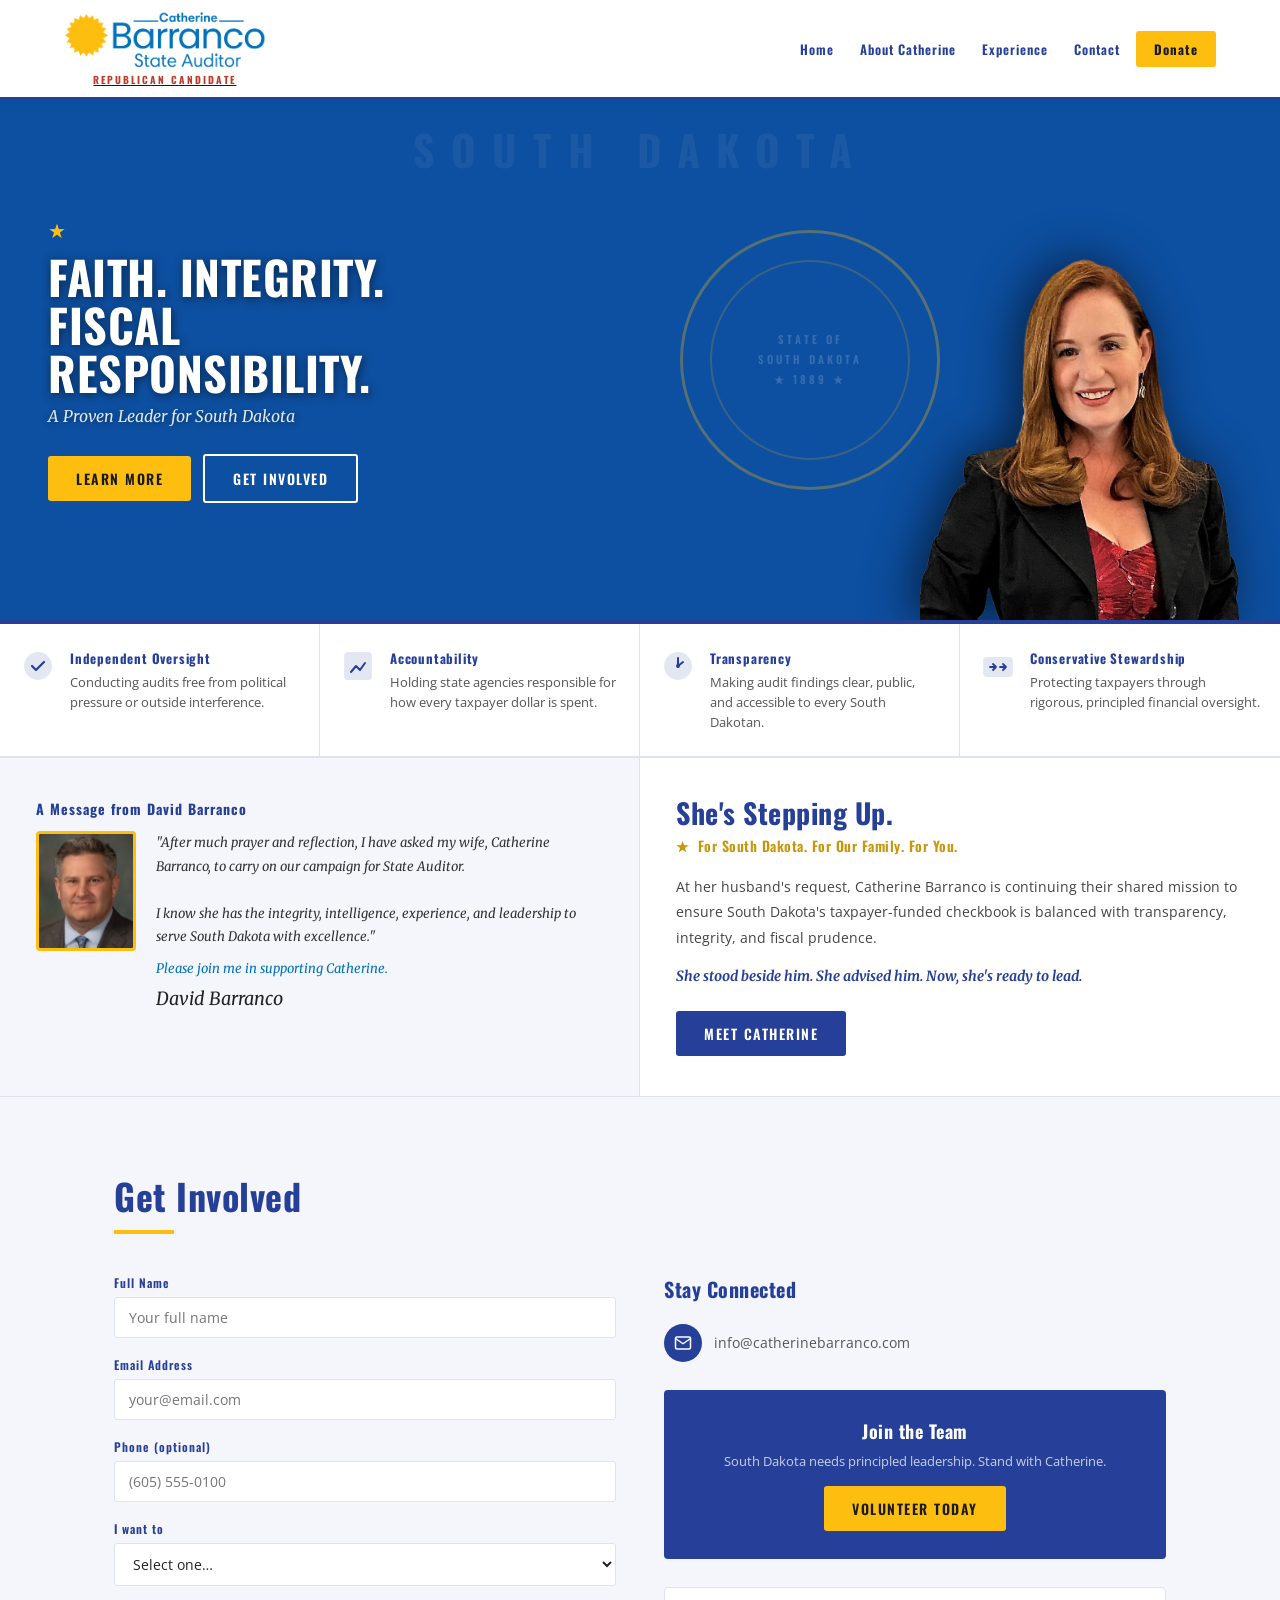
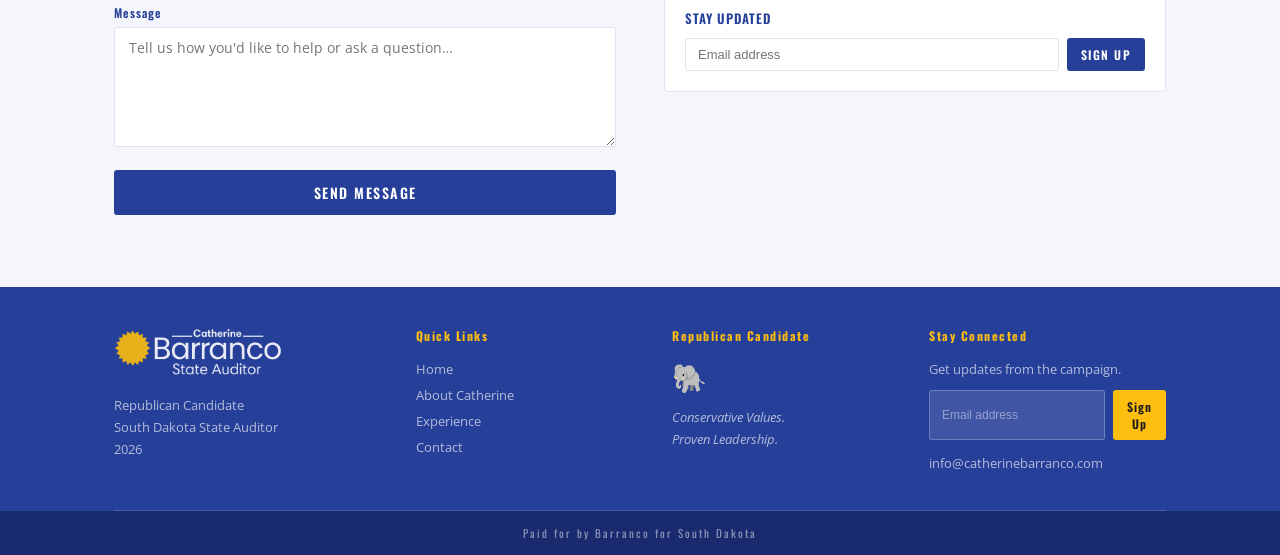
==== commit 7e485395: "Header - Update index.html updated flag background" ====
--- a/index.html
+++ b/index.html
@@ -16,6 +16,7 @@
   <div class="nav-inner">
     <a href="index.html" class="nav-logo" aria-label="Catherine Barranco home">
       <img src="assets/logo-blue.png" alt="Catherine Barranco for State Auditor" />
+      <span style="display:block;font-family:'Oswald',sans-serif;font-size:10px;font-weight:700;letter-spacing:2px;color:#c0392b;text-align:center;margin-top:2px;">REPUBLICAN CANDIDATE</span>
     </a>
     <button class="nav-toggle" aria-label="Toggle menu" aria-expanded="false" onclick="toggleNav(this)">
       <span></span><span></span><span></span>
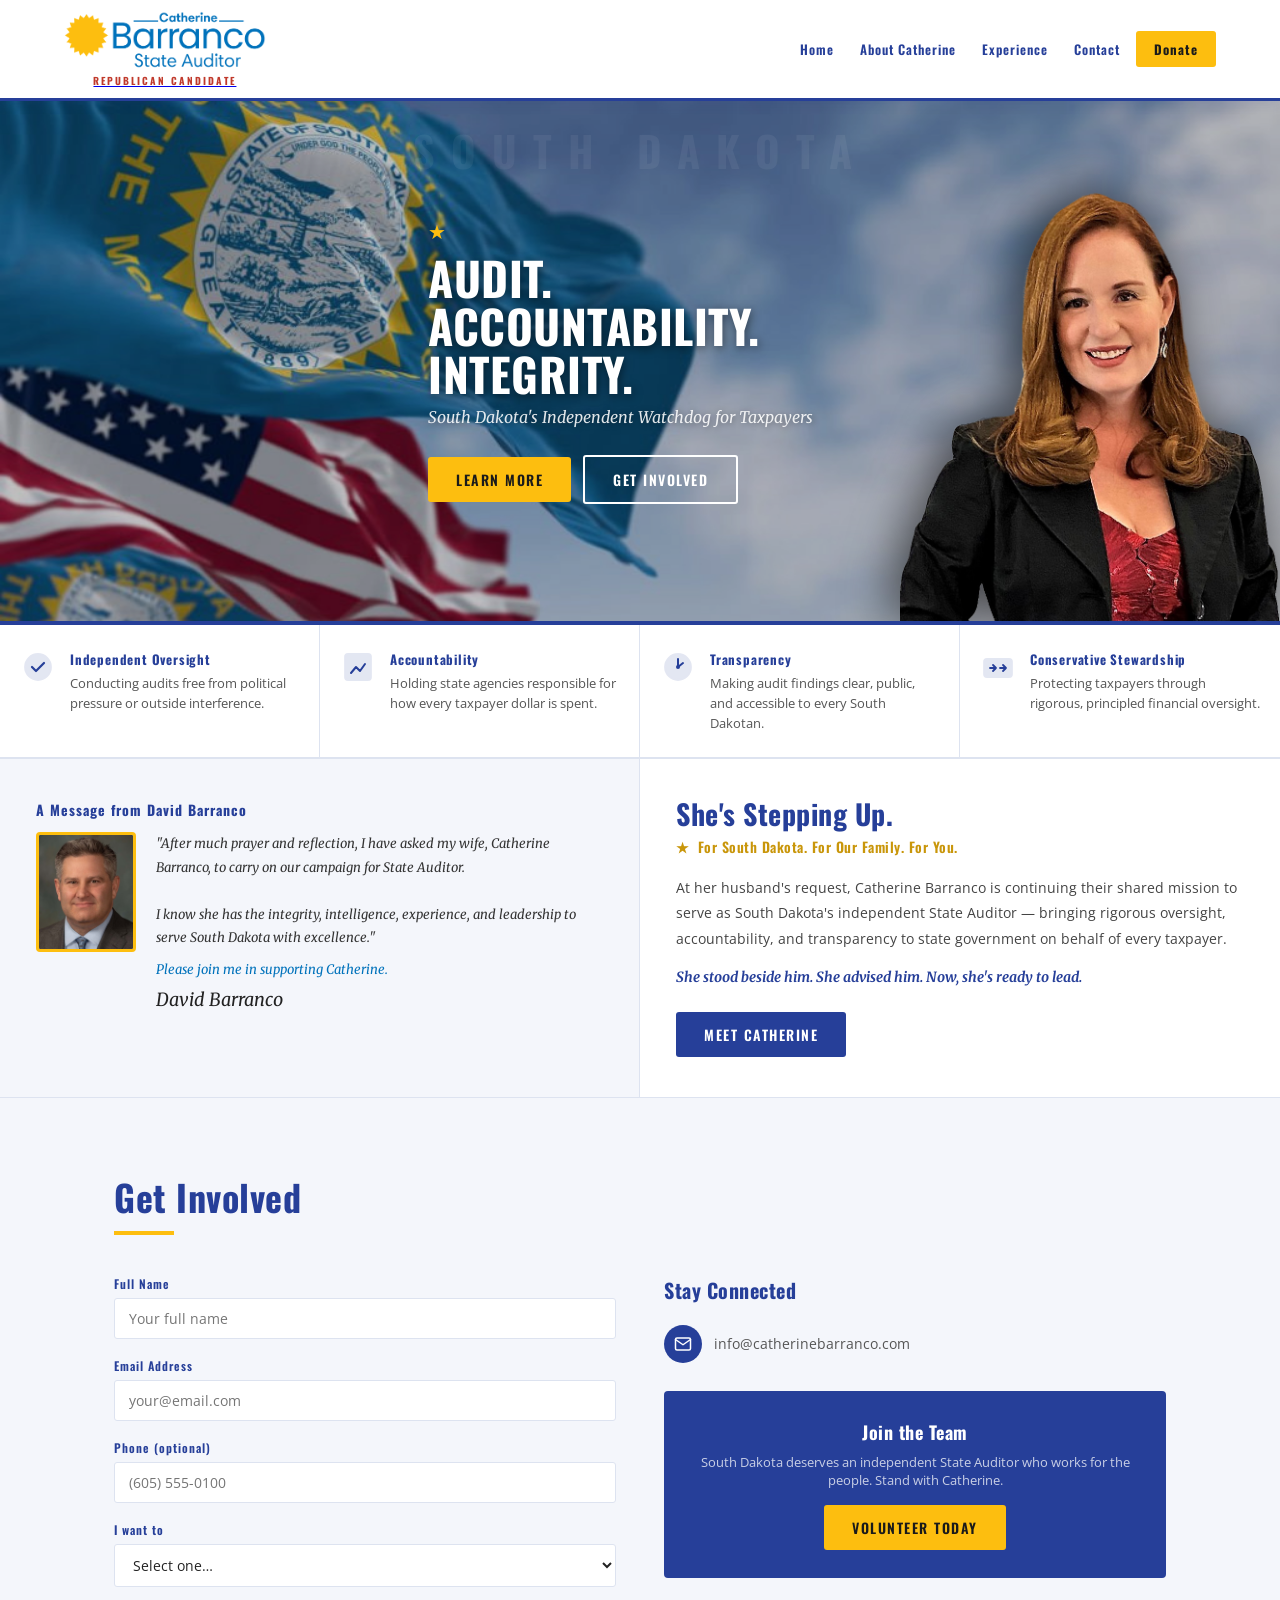
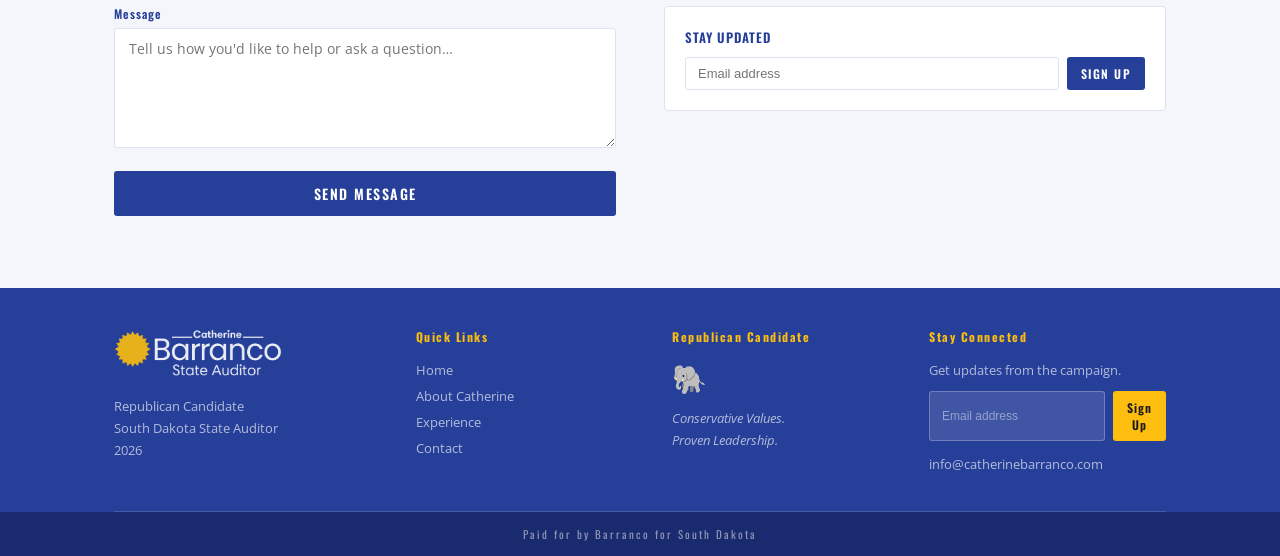
==== commit cc85688c: "Update index.html Replaced old index.html file with new one" ====
--- a/index.html
+++ b/index.html
@@ -3,20 +3,18 @@
 <head>
   <meta charset="UTF-8" />
   <meta name="viewport" content="width=device-width, initial-scale=1.0" />
-  <meta name="description" content="Catherine Barranco for South Dakota State Auditor — Republican Candidate 2026. Transparency, Integrity, and Fiscal Prudence." />
+  <meta name="description" content="Catherine Barranco for South Dakota State Auditor — Republican Candidate 2026. Independent audits, accountability, and transparency for South Dakota taxpayers." />
   <title>Catherine Barranco | South Dakota State Auditor</title>
   <link rel="stylesheet" href="assets/styles.css" />
 </head>
 <body>
 
-<!-- ═══════════════════════════════════════
-     NAVIGATION
-════════════════════════════════════════ -->
+<!-- NAV -->
 <nav id="navbar" role="navigation" aria-label="Main navigation">
   <div class="nav-inner">
     <a href="index.html" class="nav-logo" aria-label="Catherine Barranco home">
       <img src="assets/logo-blue.png" alt="Catherine Barranco for State Auditor" />
-      <span style="display:block;font-family:'Oswald',sans-serif;font-size:10px;font-weight:700;letter-spacing:2px;color:#c0392b;text-align:center;margin-top:2px;">REPUBLICAN CANDIDATE</span>
+      <span class="rep-label">REPUBLICAN CANDIDATE</span>
     </a>
     <button class="nav-toggle" aria-label="Toggle menu" aria-expanded="false" onclick="toggleNav(this)">
       <span></span><span></span><span></span>
@@ -31,23 +29,15 @@
   </div>
 </nav>
 
-<!-- ═══════════════════════════════════════
-     HERO
-════════════════════════════════════════ -->
+<!-- HERO -->
 <section id="hero" aria-label="Campaign hero">
   <div class="hero-flag" aria-hidden="true"></div>
   <div class="hero-sd-text" aria-hidden="true">SOUTH DAKOTA</div>
 
-  <div class="hero-seal" aria-hidden="true">
-    <div class="hero-seal-inner">
-      <div class="hero-seal-text">STATE OF<br>SOUTH DAKOTA<br>★ 1889 ★</div>
-    </div>
-  </div>
-
-  <div class="hero-content">
+  <div class="hero-content hero-content-right">
     <span class="hero-star" aria-hidden="true">★</span>
-    <h1>Faith. Integrity.<br>Fiscal Responsibility.</h1>
-    <p class="hero-sub">A Proven Leader for South Dakota</p>
+    <h1>Audit. Accountability.<br>Integrity.</h1>
+    <p class="hero-sub">South Dakota's Independent Watchdog for Taxpayers</p>
     <a href="about.html" class="btn btn-gold">Learn More</a>
     &nbsp;
     <a href="#contact" class="btn btn-outline">Get Involved</a>
@@ -58,9 +48,7 @@
   </div>
 </section>
 
-<!-- ═══════════════════════════════════════
-     ICON ROW
-════════════════════════════════════════ -->
+<!-- ICON ROW -->
 <section id="icon-row" aria-label="Campaign priorities">
   <div class="icon-grid">
 
@@ -114,9 +102,7 @@
   </div>
 </section>
 
-<!-- ═══════════════════════════════════════
-     TWO PANEL — DAVID + STEPPING UP
-════════════════════════════════════════ -->
+<!-- TWO PANEL -->
 <section id="two-panel" aria-label="Message from David and Catherine's commitment">
 
   <div class="panel panel-david">
@@ -144,8 +130,8 @@
     </div>
     <p>
       At her husband's request, Catherine Barranco is continuing their shared mission
-      to ensure South Dakota's taxpayer-funded checkbook is balanced with transparency,
-      integrity, and fiscal prudence.
+      to serve as South Dakota's independent State Auditor — bringing rigorous oversight,
+      accountability, and transparency to state government on behalf of every taxpayer.
     </p>
     <p class="italic-line">
       She stood beside him. She advised him. Now, she's ready to lead.
@@ -155,9 +141,7 @@
 
 </section>
 
-<!-- ═══════════════════════════════════════
-     CONTACT
-════════════════════════════════════════ -->
+<!-- CONTACT -->
 <section id="contact" aria-label="Contact and get involved">
   <div class="container">
     <h2>Get Involved</h2>
@@ -208,7 +192,7 @@
 
         <div class="volunteer-cta">
           <h4>Join the Team</h4>
-          <p>South Dakota needs principled leadership. Stand with Catherine.</p>
+          <p>South Dakota deserves an independent State Auditor who works for the people. Stand with Catherine.</p>
           <a href="#contact" class="btn btn-gold">Volunteer Today</a>
         </div>
 
@@ -225,9 +209,7 @@
   </div>
 </section>
 
-<!-- ═══════════════════════════════════════
-     FOOTER
-════════════════════════════════════════ -->
+<!-- FOOTER -->
 <footer id="footer-bar">
   <div class="container">
     <div class="footer-grid">
--- a/assets/styles.css
+++ b/assets/styles.css
@@ -117,41 +117,9 @@
   filter: brightness(0.75) saturate(0.9);
 }
 
-.hero-seal {
-  position: absolute;
-  right: 340px;
-  top: 50%;
-  transform: translateY(-50%);
-  width: 260px;
-  height: 260px;
-  border-radius: 50%;
-  border: 3px solid rgba(253,190,15,0.30);
-  display: flex;
-  align-items: center;
-  justify-content: center;
-}
-
-.hero-seal-inner {
-  width: 200px;
-  height: 200px;
-  border-radius: 50%;
-  border: 2px solid rgba(253,190,15,0.18);
-  display: flex;
-  align-items: center;
-  justify-content: center;
-  flex-direction: column;
-  gap: 4px;
-}
-
-.hero-seal-text {
-  font-family: 'Oswald', sans-serif;
-  font-size: 11px;
-  font-weight: 600;
-  letter-spacing: 3px;
-  color: rgba(255,255,255,0.18);
-  text-align: center;
-  line-height: 1.8;
-}
+.hero-seal { display: none; }
+.hero-seal-inner { display: none; }
+.hero-seal-text { display: none; }
 
 .hero-sd-text {
   position: absolute;
@@ -169,11 +137,11 @@
 
 .hero-photo {
   position: absolute;
-  right: 40px;
+  right: 0;
   bottom: 0;
-  height: 105%;
-  max-height: 550px;
-  width: 320px;
+  height: 110%;
+  max-height: 580px;
+  width: 380px;
   display: flex;
   align-items: flex-end;
   justify-content: center;
@@ -195,6 +163,23 @@
   max-width: 500px;
   padding: 48px 24px 48px 48px;
   animation: fadeUp 0.8s ease both;
+}
+
+.hero-content-right {
+  margin-left: auto;
+  margin-right: 400px;
+}
+
+.rep-label {
+  display: block;
+  font-family: 'Oswald', sans-serif;
+  font-size: 10px;
+  font-weight: 700;
+  letter-spacing: 2px;
+  color: #c0392b;
+  text-align: center;
+  margin-top: 3px;
+  width: 100%;
 }
 
 @keyframes fadeUp {
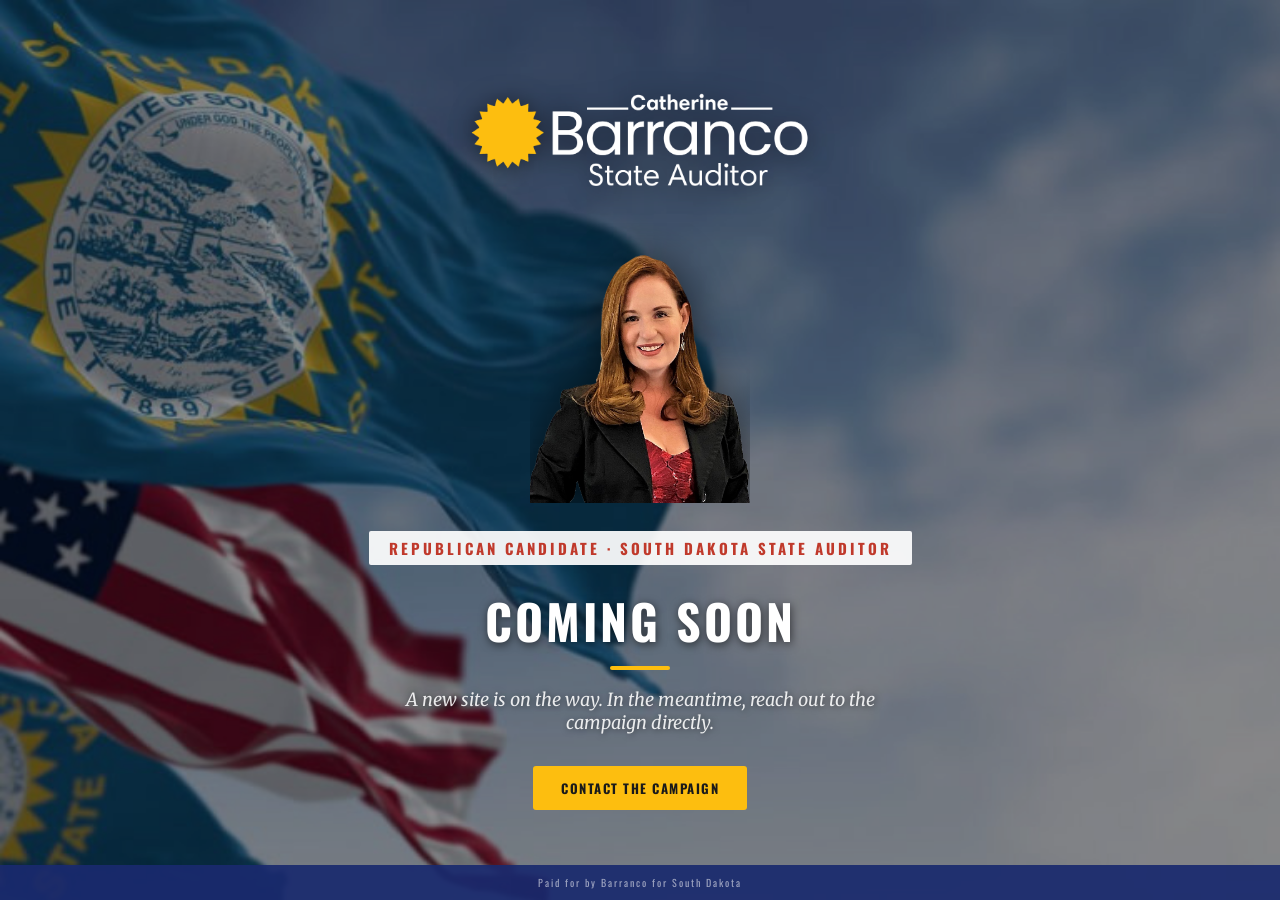
==== commit 34700960: "Create index.html temporary site holder." ====
--- a/index.html
+++ b/index.html
@@ -3,264 +3,171 @@
 <head>
   <meta charset="UTF-8" />
   <meta name="viewport" content="width=device-width, initial-scale=1.0" />
-  <meta name="description" content="Catherine Barranco for South Dakota State Auditor — Republican Candidate 2026. Independent audits, accountability, and transparency for South Dakota taxpayers." />
+  <meta name="description" content="Catherine Barranco for South Dakota State Auditor — Republican Candidate 2026." />
   <title>Catherine Barranco | South Dakota State Auditor</title>
-  <link rel="stylesheet" href="assets/styles.css" />
+  <link href="https://fonts.googleapis.com/css2?family=Oswald:wght@400;600;700&family=Merriweather:ital,wght@0,400;1,400&display=swap" rel="stylesheet" />
+  <style>
+    * { box-sizing: border-box; margin: 0; padding: 0; }
+
+    body {
+      font-family: 'Oswald', sans-serif;
+      min-height: 100vh;
+      display: flex;
+      flex-direction: column;
+      overflow: hidden;
+    }
+
+    /* FLAG BACKGROUND */
+    .bg {
+      position: fixed;
+      inset: 0;
+      background-image: url('assets/sd-flag.jpg');
+      background-size: cover;
+      background-position: center 30%;
+      filter: brightness(0.55) saturate(0.85);
+      z-index: 0;
+    }
+
+    /* CONTENT */
+    .splash {
+      position: relative;
+      z-index: 2;
+      min-height: 100vh;
+      display: flex;
+      flex-direction: column;
+      align-items: center;
+      justify-content: center;
+      padding: 40px 24px;
+      text-align: center;
+    }
+
+    .logo {
+      width: auto;
+      max-width: 340px;
+      margin-bottom: 32px;
+      filter: drop-shadow(0 2px 12px rgba(0,0,0,0.5));
+    }
+
+    .photo-wrap {
+      width: 220px;
+      height: 280px;
+      margin: 0 auto 28px;
+      overflow: hidden;
+      display: flex;
+      align-items: flex-end;
+      justify-content: center;
+    }
+
+    .photo-wrap img {
+      width: 100%;
+      height: 100%;
+      object-fit: contain;
+      object-position: bottom center;
+      filter: drop-shadow(0 4px 20px rgba(0,0,0,0.6));
+    }
+
+    .rep-label {
+      font-size: 15px;
+      font-weight: 700;
+      letter-spacing: 3px;
+      color: #c0392b;
+      background: rgba(255,255,255,0.92);
+      display: inline-block;
+      padding: 6px 20px;
+      border-radius: 2px;
+      margin-bottom: 20px;
+    }
+
+    .coming-soon {
+      font-size: clamp(28px, 5vw, 48px);
+      font-weight: 700;
+      color: #fff;
+      letter-spacing: 3px;
+      text-transform: uppercase;
+      text-shadow: 1px 2px 10px rgba(0,0,0,0.6);
+      margin-bottom: 10px;
+    }
+
+    .gold-bar {
+      width: 60px;
+      height: 4px;
+      background: #FDBE0F;
+      margin: 0 auto 18px;
+      border-radius: 2px;
+    }
+
+    .tagline {
+      font-family: 'Merriweather', serif;
+      font-style: italic;
+      font-size: clamp(14px, 2vw, 18px);
+      color: rgba(255,255,255,0.88);
+      text-shadow: 1px 1px 6px rgba(0,0,0,0.5);
+      margin-bottom: 32px;
+      max-width: 480px;
+    }
+
+    .contact-link {
+      display: inline-block;
+      background: #FDBE0F;
+      color: #1a1a1a;
+      font-family: 'Oswald', sans-serif;
+      font-size: 13px;
+      font-weight: 700;
+      letter-spacing: 1.5px;
+      text-transform: uppercase;
+      text-decoration: none;
+      padding: 12px 28px;
+      border-radius: 3px;
+      transition: background 0.2s;
+    }
+
+    .contact-link:hover { background: #c9960a; }
+
+    /* FOOTER */
+    .splash-footer {
+      position: fixed;
+      bottom: 0;
+      left: 0;
+      right: 0;
+      z-index: 3;
+      background: rgba(26, 42, 110, 0.92);
+      text-align: center;
+      padding: 10px;
+      font-size: 10px;
+      letter-spacing: 2px;
+      color: rgba(255,255,255,0.55);
+    }
+
+    @media (max-width: 480px) {
+      .logo { max-width: 260px; }
+      .photo-wrap { width: 160px; height: 200px; }
+    }
+  </style>
 </head>
 <body>
 
-<!-- NAV -->
-<nav id="navbar" role="navigation" aria-label="Main navigation">
-  <div class="nav-inner">
-    <a href="index.html" class="nav-logo" aria-label="Catherine Barranco home">
-      <img src="assets/logo-blue.png" alt="Catherine Barranco for State Auditor" />
-      <span class="rep-label">REPUBLICAN CANDIDATE</span>
-    </a>
-    <button class="nav-toggle" aria-label="Toggle menu" aria-expanded="false" onclick="toggleNav(this)">
-      <span></span><span></span><span></span>
-    </button>
-    <ul class="nav-links" id="nav-links" role="list">
-      <li><a href="index.html">Home</a></li>
-      <li><a href="about.html">About Catherine</a></li>
-      <li><a href="about.html#experience">Experience</a></li>
-      <li><a href="#contact">Contact</a></li>
-      <li><a href="#contact" class="nav-donate">Donate</a></li>
-    </ul>
-  </div>
-</nav>
+  <div class="bg" aria-hidden="true"></div>
 
-<!-- HERO -->
-<section id="hero" aria-label="Campaign hero">
-  <div class="hero-flag" aria-hidden="true"></div>
-  <div class="hero-sd-text" aria-hidden="true">SOUTH DAKOTA</div>
+  <div class="splash">
+    <img src="assets/logo-white.png" alt="Catherine Barranco for State Auditor" class="logo" />
 
-  <div class="hero-content hero-content-right">
-    <span class="hero-star" aria-hidden="true">★</span>
-    <h1>Audit. Accountability.<br>Integrity.</h1>
-    <p class="hero-sub">South Dakota's Independent Watchdog for Taxpayers</p>
-    <a href="about.html" class="btn btn-gold">Learn More</a>
-    &nbsp;
-    <a href="#contact" class="btn btn-outline">Get Involved</a>
+    <div class="photo-wrap">
+      <img src="assets/catherine-headshot.png" alt="Catherine Barranco" />
+    </div>
+
+    <div class="rep-label">REPUBLICAN CANDIDATE · SOUTH DAKOTA STATE AUDITOR</div>
+
+    <div class="coming-soon">Coming Soon</div>
+    <div class="gold-bar"></div>
+
+    <p class="tagline">A new site is on the way. In the meantime, reach out to the campaign directly.</p>
+
+    <a href="mailto:info@catherinebarranco.com" class="contact-link">Contact the Campaign</a>
   </div>
 
-  <div class="hero-photo" aria-hidden="true">
-    <img src="assets/catherine-headshot.png" alt="Catherine Barranco" />
-  </div>
-</section>
-
-<!-- ICON ROW -->
-<section id="icon-row" aria-label="Campaign priorities">
-  <div class="icon-grid">
-
-    <div class="icon-cell">
-      <svg width="36" height="36" viewBox="0 0 36 36" fill="none" aria-hidden="true">
-        <circle cx="18" cy="18" r="13" fill="#263F99" opacity="0.12" stroke="#263F99" stroke-width="1.8"/>
-        <path d="M12 18l4 4 8-8" stroke="#263F99" stroke-width="2.2" stroke-linecap="round" stroke-linejoin="round"/>
-      </svg>
-      <div>
-        <h4>Independent Oversight</h4>
-        <p>Conducting audits free from political pressure or outside interference.</p>
-      </div>
-    </div>
-
-    <div class="icon-cell">
-      <svg width="36" height="36" viewBox="0 0 36 36" fill="none" aria-hidden="true">
-        <rect x="5" y="5" width="26" height="26" rx="3" fill="#263F99" opacity="0.12" stroke="#263F99" stroke-width="1.8"/>
-        <path d="M11 24l5-6 4 4 5-7" stroke="#263F99" stroke-width="2" stroke-linecap="round" stroke-linejoin="round"/>
-      </svg>
-      <div>
-        <h4>Accountability</h4>
-        <p>Holding state agencies responsible for how every taxpayer dollar is spent.</p>
-      </div>
-    </div>
-
-    <div class="icon-cell">
-      <svg width="36" height="36" viewBox="0 0 36 36" fill="none" aria-hidden="true">
-        <circle cx="18" cy="18" r="13" fill="#263F99" opacity="0.12" stroke="#263F99" stroke-width="1.8"/>
-        <line x1="18" y1="10" x2="18" y2="18" stroke="#263F99" stroke-width="2" stroke-linecap="round"/>
-        <circle cx="18" cy="18" r="2" fill="#263F99"/>
-        <line x1="18" y1="18" x2="23" y2="14" stroke="#263F99" stroke-width="2" stroke-linecap="round"/>
-      </svg>
-      <div>
-        <h4>Transparency</h4>
-        <p>Making audit findings clear, public, and accessible to every South Dakotan.</p>
-      </div>
-    </div>
-
-    <div class="icon-cell">
-      <svg width="36" height="36" viewBox="0 0 36 36" fill="none" aria-hidden="true">
-        <rect x="4" y="10" width="28" height="18" rx="3" fill="#263F99" opacity="0.12" stroke="#263F99" stroke-width="1.8"/>
-        <path d="M10 19h6m0 0l-3-3m3 3l-3 3" stroke="#263F99" stroke-width="1.8" stroke-linecap="round" stroke-linejoin="round"/>
-        <path d="M20 19h6m0 0l-3-3m3 3l-3 3" stroke="#263F99" stroke-width="1.8" stroke-linecap="round" stroke-linejoin="round"/>
-      </svg>
-      <div>
-        <h4>Conservative Stewardship</h4>
-        <p>Protecting taxpayers through rigorous, principled financial oversight.</p>
-      </div>
-    </div>
-
-  </div>
-</section>
-
-<!-- TWO PANEL -->
-<section id="two-panel" aria-label="Message from David and Catherine's commitment">
-
-  <div class="panel panel-david">
-    <h3>A Message from David Barranco</h3>
-    <div class="panel-david-inner">
-      <div class="david-photo">
-        <img src="assets/david-photo.jpg" alt="David Barranco" />
-      </div>
-      <div>
-        <blockquote>
-          "After much prayer and reflection, I have asked my wife, Catherine Barranco, to carry on our campaign for State Auditor.<br><br>
-          I know she has the integrity, intelligence, experience, and leadership to serve South Dakota with excellence."
-        </blockquote>
-        <p class="join">Please join me in supporting Catherine.</p>
-        <div class="signature">David Barranco</div>
-      </div>
-    </div>
-  </div>
-
-  <div class="panel panel-stepping">
-    <h3>She's Stepping Up.</h3>
-    <div class="gold-tagline">
-      <span aria-hidden="true">★</span>
-      For South Dakota. For Our Family. For You.
-    </div>
-    <p>
-      At her husband's request, Catherine Barranco is continuing their shared mission
-      to serve as South Dakota's independent State Auditor — bringing rigorous oversight,
-      accountability, and transparency to state government on behalf of every taxpayer.
-    </p>
-    <p class="italic-line">
-      She stood beside him. She advised him. Now, she's ready to lead.
-    </p>
-    <a href="about.html" class="btn btn-navy">Meet Catherine</a>
-  </div>
-
-</section>
-
-<!-- CONTACT -->
-<section id="contact" aria-label="Contact and get involved">
-  <div class="container">
-    <h2>Get Involved</h2>
-    <div class="section-rule" style="width:60px;height:4px;background:#FDBE0F;margin-bottom:32px;margin-top:8px;"></div>
-
-    <div class="contact-grid">
-
-      <div class="contact-form">
-        <form action="https://formspree.io/f/YOUR_FORM_ID" method="POST">
-          <label for="name">Full Name</label>
-          <input type="text" id="name" name="name" placeholder="Your full name" required />
-
-          <label for="email">Email Address</label>
-          <input type="email" id="email" name="email" placeholder="your@email.com" required />
-
-          <label for="phone">Phone (optional)</label>
-          <input type="tel" id="phone" name="phone" placeholder="(605) 555-0100" />
-
-          <label for="interest">I want to</label>
-          <select id="interest" name="interest">
-            <option value="">Select one…</option>
-            <option value="volunteer">Volunteer for the campaign</option>
-            <option value="donate">Make a donation</option>
-            <option value="sign">Put up a yard sign</option>
-            <option value="message">Send a message</option>
-          </select>
-
-          <label for="message">Message</label>
-          <textarea id="message" name="message" placeholder="Tell us how you'd like to help or ask a question…"></textarea>
-
-          <button type="submit" class="btn btn-navy" style="width:100%;text-align:center;">Send Message</button>
-          <input type="hidden" name="_replyto" value="info@catherinebarranco.com" />
-          <input type="hidden" name="_subject" value="New message — CatherineBarranco.com" />
-        </form>
-      </div>
-
-      <div class="contact-info">
-        <h3>Stay Connected</h3>
-
-        <div class="contact-info-item">
-          <div class="contact-icon">
-            <svg viewBox="0 0 24 24" fill="none" stroke="#fff" stroke-width="2" stroke-linecap="round" stroke-linejoin="round">
-              <path d="M4 4h16c1.1 0 2 .9 2 2v12c0 1.1-.9 2-2 2H4c-1.1 0-2-.9-2-2V6c0-1.1.9-2 2-2z"/><polyline points="22,6 12,13 2,6"/>
-            </svg>
-          </div>
-          <p>info@catherinebarranco.com</p>
-        </div>
-
-        <div class="volunteer-cta">
-          <h4>Join the Team</h4>
-          <p>South Dakota deserves an independent State Auditor who works for the people. Stand with Catherine.</p>
-          <a href="#contact" class="btn btn-gold">Volunteer Today</a>
-        </div>
-
-        <div style="margin-top:28px;padding:20px;background:#fff;border:1px solid #dde3f0;border-radius:4px;">
-          <p style="font-family:'Oswald',sans-serif;font-size:13px;font-weight:600;letter-spacing:1px;color:#263F99;margin-bottom:10px;">STAY UPDATED</p>
-          <form action="https://formspree.io/f/YOUR_FORM_ID" method="POST" style="display:flex;gap:8px;">
-            <input type="email" name="email" placeholder="Email address" style="flex:1;padding:8px 12px;border:1px solid #dde3f0;border-radius:3px;font-size:13px;" required />
-            <button type="submit" class="btn btn-navy" style="font-size:12px;padding:8px 14px;">Sign Up</button>
-          </form>
-        </div>
-      </div>
-
-    </div>
-  </div>
-</section>
-
-<!-- FOOTER -->
-<footer id="footer-bar">
-  <div class="container">
-    <div class="footer-grid">
-
-      <div class="footer-col">
-        <div class="footer-logo">
-          <img src="assets/logo-white.png" alt="Catherine Barranco for State Auditor" />
-        </div>
-        <p style="margin-top:12px;">Republican Candidate<br>South Dakota State Auditor<br>2026</p>
-      </div>
-
-      <div class="footer-col">
-        <h4>Quick Links</h4>
-        <a href="index.html">Home</a>
-        <a href="about.html">About Catherine</a>
-        <a href="about.html#experience">Experience</a>
-        <a href="#contact">Contact</a>
-      </div>
-
-      <div class="footer-col">
-        <h4>Republican Candidate</h4>
-        <span class="elephant-icon" aria-hidden="true">🐘</span>
-        <p style="font-style:italic;">Conservative Values.<br>Proven Leadership.</p>
-      </div>
-
-      <div class="footer-col">
-        <h4>Stay Connected</h4>
-        <p>Get updates from the campaign.</p>
-        <form action="https://formspree.io/f/YOUR_FORM_ID" method="POST">
-          <div class="footer-email-form">
-            <input type="email" name="email" placeholder="Email address" required />
-            <button type="submit">Sign Up</button>
-          </div>
-        </form>
-        <p style="margin-top:12px;">info@catherinebarranco.com</p>
-      </div>
-
-    </div>
-  </div>
-  <div class="footer-bottom">
+  <div class="splash-footer">
     Paid for by Barranco for South Dakota
   </div>
-</footer>
-
-<script>
-function toggleNav(btn) {
-  const links = document.getElementById('nav-links');
-  const open = links.classList.toggle('open');
-  btn.setAttribute('aria-expanded', open);
-}
-</script>
 
 </body>
 </html>
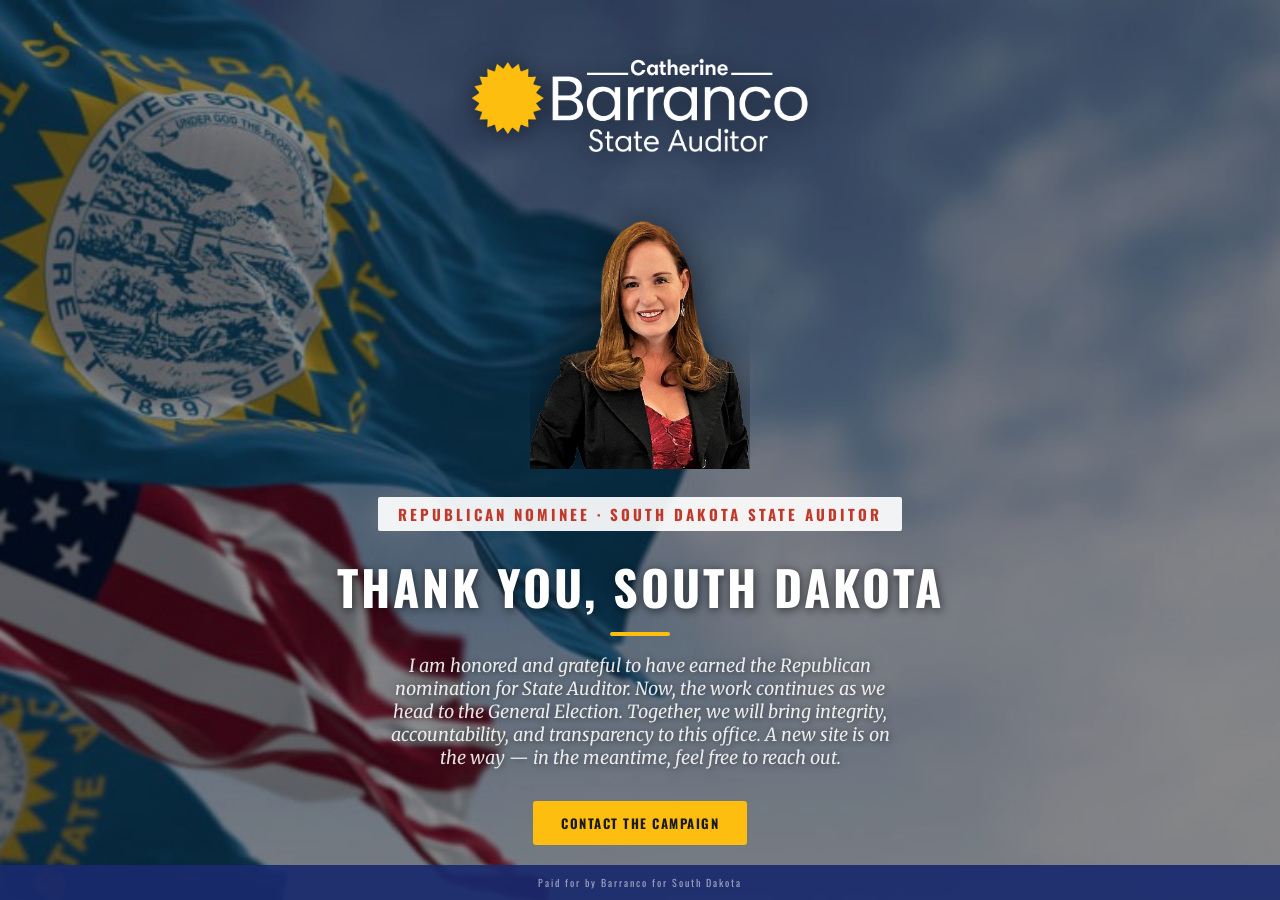
==== commit 37c0e1e9: "Create index.html new splash page." ====
--- a/index.html
+++ b/index.html
@@ -3,7 +3,7 @@
 <head>
   <meta charset="UTF-8" />
   <meta name="viewport" content="width=device-width, initial-scale=1.0" />
-  <meta name="description" content="Catherine Barranco for South Dakota State Auditor — Republican Candidate 2026." />
+  <meta name="description" content="Catherine Barranco for South Dakota State Auditor — Republican Nominee 2026." />
   <title>Catherine Barranco | South Dakota State Auditor</title>
   <link href="https://fonts.googleapis.com/css2?family=Oswald:wght@400;600;700&family=Merriweather:ital,wght@0,400;1,400&display=swap" rel="stylesheet" />
   <style>
@@ -103,7 +103,7 @@
       color: rgba(255,255,255,0.88);
       text-shadow: 1px 1px 6px rgba(0,0,0,0.5);
       margin-bottom: 32px;
-      max-width: 480px;
+      max-width: 520px;
     }
 
     .contact-link {
@@ -155,12 +155,12 @@
       <img src="assets/catherine-headshot.png" alt="Catherine Barranco" />
     </div>
 
-    <div class="rep-label">REPUBLICAN CANDIDATE · SOUTH DAKOTA STATE AUDITOR</div>
+    <div class="rep-label">REPUBLICAN NOMINEE · SOUTH DAKOTA STATE AUDITOR</div>
 
-    <div class="coming-soon">Coming Soon</div>
+    <div class="coming-soon">Thank You, South Dakota</div>
     <div class="gold-bar"></div>
 
-    <p class="tagline">A new site is on the way. In the meantime, reach out to the campaign directly.</p>
+    <p class="tagline">I am honored and grateful to have earned the Republican nomination for State Auditor. Now, the work continues as we head to the General Election. Together, we will bring integrity, accountability, and transparency to this office. A new site is on the way — in the meantime, feel free to reach out.</p>
 
     <a href="mailto:info@catherinebarranco.com" class="contact-link">Contact the Campaign</a>
   </div>
